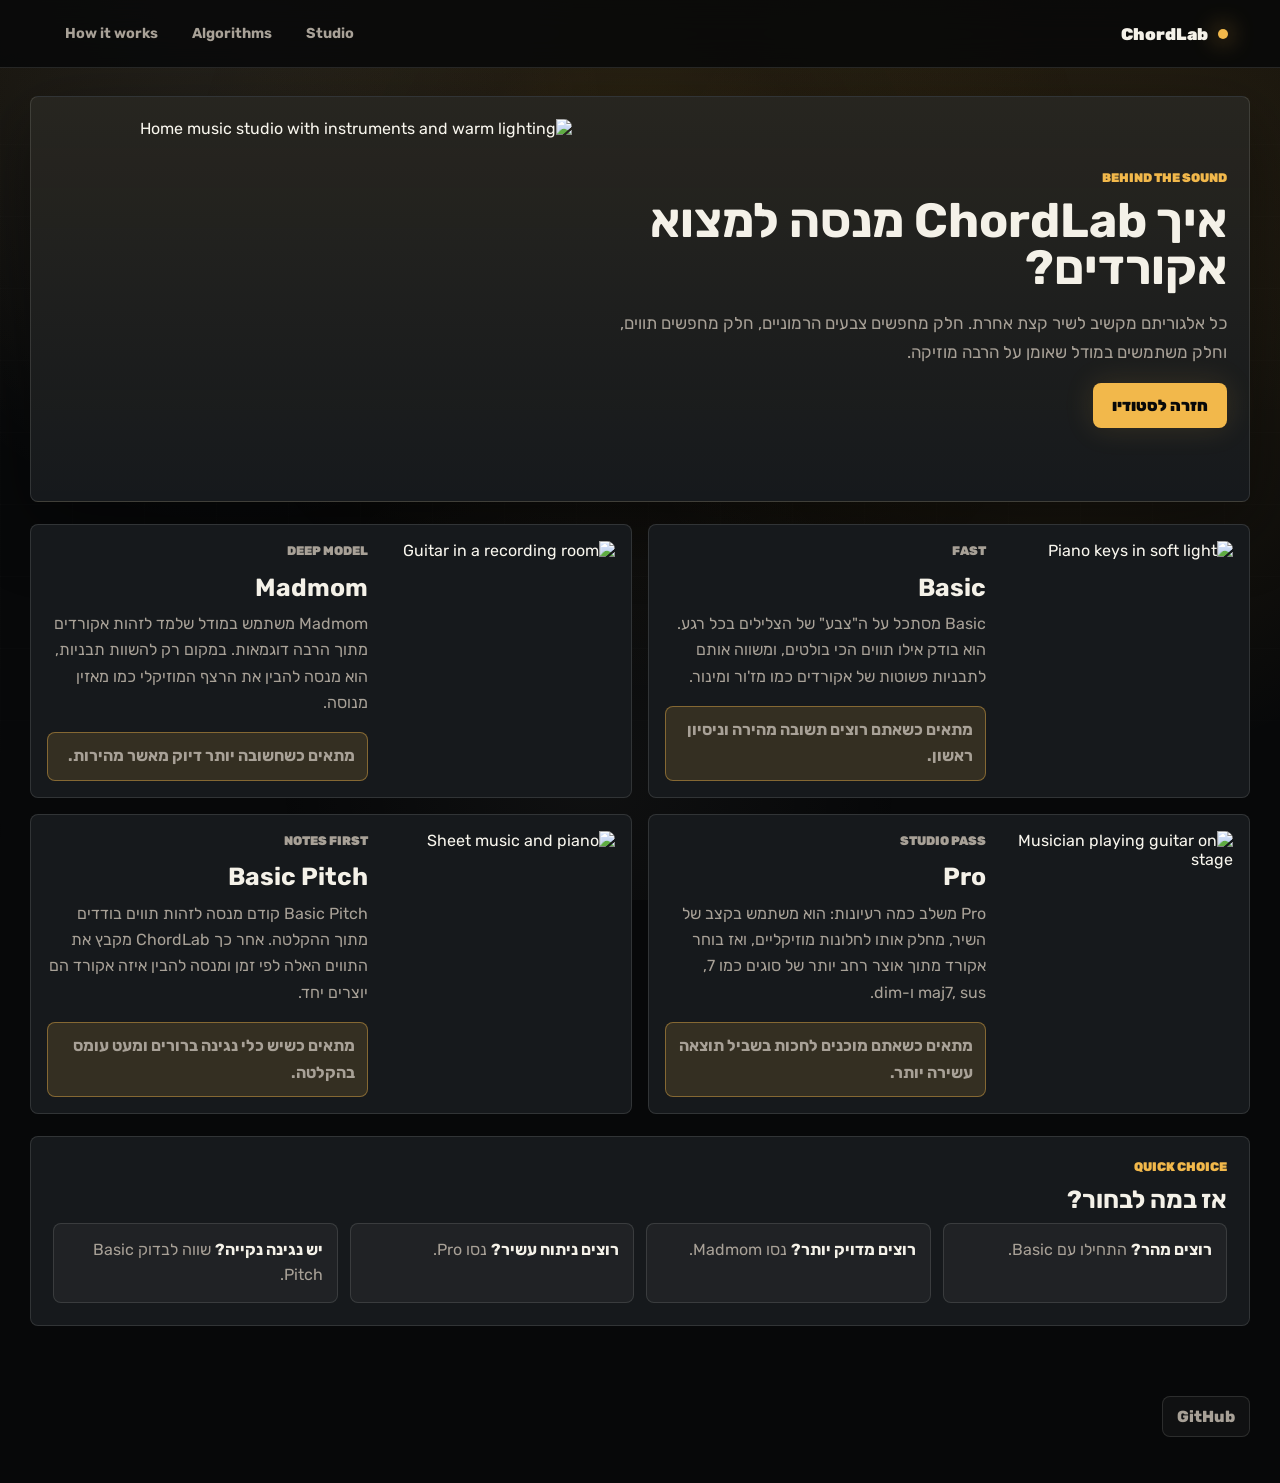
==== algorithms.html @ f166ec35 "Add algorithms guide and ambient studio background" ====
<!doctype html>
<html lang="he" dir="rtl">
  <head>
    <meta charset="utf-8">
    <meta name="viewport" content="width=device-width, initial-scale=1">
    <title>How ChordLab Detects Chords</title>
    <link rel="preconnect" href="https://fonts.googleapis.com">
    <link rel="preconnect" href="https://fonts.gstatic.com" crossorigin>
    <link href="https://fonts.googleapis.com/css2?family=Rubik:wght@400;500;700;800;900&display=swap" rel="stylesheet">
    <link rel="stylesheet" href="style.css?v=algorithms-page-1">
  </head>
  <body>
    <div class="studio-layout info-page">
      <header class="top-bar site-header">
        <a class="brand" href="index.html#top">ChordLab</a>
        <nav aria-label="Main navigation">
          <a href="index.html#workspace">Studio</a>
          <a href="algorithms.html" aria-current="page">Algorithms</a>
          <a href="index.html#flow">How it works</a>
        </nav>
      </header>

      <main>
        <section class="algorithm-hero" aria-labelledby="algorithmHeroTitle">
          <div>
            <p class="eyebrow">Behind the sound</p>
            <h1 id="algorithmHeroTitle">איך ChordLab מנסה למצוא אקורדים?</h1>
            <p>
              כל אלגוריתם מקשיב לשיר קצת אחרת. חלק מחפשים צבעים הרמוניים,
              חלק מחפשים תווים, וחלק משתמשים במודל שאומן על הרבה מוזיקה.
            </p>
            <a class="primary-link" href="index.html#workspace">חזרה לסטודיו</a>
          </div>
          <img
            src="https://images.unsplash.com/photo-1511379938547-c1f69419868d?auto=format&fit=crop&w=1200&q=80"
            alt="Home music studio with instruments and warm lighting"
          >
        </section>

        <section class="algorithm-grid" aria-label="Chord detection algorithms">
          <article class="algorithm-card">
            <img
              src="https://images.unsplash.com/photo-1520523839897-bd0b52f945a0?auto=format&fit=crop&w=900&q=80"
              alt="Piano keys in soft light"
            >
            <div>
              <p class="eyebrow">Fast</p>
              <h2>Basic</h2>
              <p>
                Basic מסתכל על ה"צבע" של הצלילים בכל רגע. הוא בודק אילו תווים
                הכי בולטים, ומשווה אותם לתבניות פשוטות של אקורדים כמו מז'ור ומינור.
              </p>
              <p class="algorithm-note">מתאים כשאתם רוצים תשובה מהירה וניסיון ראשון.</p>
            </div>
          </article>

          <article class="algorithm-card">
            <img
              src="https://images.unsplash.com/photo-1510915361894-db8b60106cb1?auto=format&fit=crop&w=900&q=80"
              alt="Guitar in a recording room"
            >
            <div>
              <p class="eyebrow">Deep model</p>
              <h2>Madmom</h2>
              <p>
                Madmom משתמש במודל שלמד לזהות אקורדים מתוך הרבה דוגמאות.
                במקום רק להשוות תבניות, הוא מנסה להבין את הרצף המוזיקלי כמו מאזין מנוסה.
              </p>
              <p class="algorithm-note">מתאים כשחשובה יותר דיוק מאשר מהירות.</p>
            </div>
          </article>

          <article class="algorithm-card">
            <img
              src="https://images.unsplash.com/photo-1493225457124-a3eb161ffa5f?auto=format&fit=crop&w=900&q=80"
              alt="Musician playing guitar on stage"
            >
            <div>
              <p class="eyebrow">Studio pass</p>
              <h2>Pro</h2>
              <p>
                Pro משלב כמה רעיונות: הוא משתמש בקצב של השיר, מחלק אותו לחלונות מוזיקליים,
                ואז בוחר אקורד מתוך אוצר רחב יותר של סוגים כמו 7, maj7, sus ו-dim.
              </p>
              <p class="algorithm-note">מתאים כשאתם מוכנים לחכות בשביל תוצאה עשירה יותר.</p>
            </div>
          </article>

          <article class="algorithm-card">
            <img
              src="https://images.unsplash.com/photo-1507838153414-b4b713384a76?auto=format&fit=crop&w=900&q=80"
              alt="Sheet music and piano"
            >
            <div>
              <p class="eyebrow">Notes first</p>
              <h2>Basic Pitch</h2>
              <p>
                Basic Pitch קודם מנסה לזהות תווים בודדים מתוך ההקלטה.
                אחר כך ChordLab מקבץ את התווים האלה לפי זמן ומנסה להבין איזה אקורד הם יוצרים יחד.
              </p>
              <p class="algorithm-note">מתאים כשיש כלי נגינה ברורים ומעט עומס בהקלטה.</p>
            </div>
          </article>
        </section>

        <section class="algorithm-summary">
          <div class="section-kicker">Quick choice</div>
          <h2>אז במה לבחור?</h2>
          <div class="summary-grid">
            <p><strong>רוצים מהר?</strong> התחילו עם Basic.</p>
            <p><strong>רוצים מדויק יותר?</strong> נסו Madmom.</p>
            <p><strong>רוצים ניתוח עשיר?</strong> נסו Pro.</p>
            <p><strong>יש נגינה נקייה?</strong> שווה לבדוק Basic Pitch.</p>
          </div>
        </section>
      </main>
    </div>

    <footer class="site-footer">
      <a class="github-link" href="https://github.com/mosheohana/chords" target="_blank" rel="noreferrer">
        <span>GitHub</span>
      </a>
    </footer>
  </body>
</html>
---- style.css ----
:root {
  --bg: #070809;
  --panel: #101214;
  --panel-2: #16191c;
  --panel-3: #1d2125;
  --text: #f4f1e8;
  --muted: #a8a197;
  --soft: #706a61;
  --line: rgba(244, 241, 232, 0.12);
  --line-strong: rgba(244, 241, 232, 0.22);
  --accent: #f2b84b;
  --accent-soft: rgba(242, 184, 75, 0.14);
  --accent-line: rgba(242, 184, 75, 0.42);
  --shadow: 0 24px 70px rgba(0, 0, 0, 0.42);
  --cursor-x: 50vw;
  --cursor-y: 24vh;
}

* {
  box-sizing: border-box;
}

html {
  scroll-behavior: smooth;
}

body {
  position: relative;
  margin: 0;
  min-height: 100vh;
  background:
    radial-gradient(circle at 18% 10%, rgba(244, 241, 232, 0.065), transparent 24rem),
    radial-gradient(circle at 84% 22%, rgba(242, 184, 75, 0.12), transparent 28rem),
    linear-gradient(180deg, rgba(242, 184, 75, 0.08), transparent 420px),
    var(--bg);
  color: var(--text);
  font-family: "Rubik", Arial, "Noto Sans Hebrew", sans-serif;
}

body::before,
body::after {
  position: fixed;
  inset: 0;
  z-index: 0;
  pointer-events: none;
  content: "";
}

body::before {
  background:
    radial-gradient(
      circle at var(--cursor-x) var(--cursor-y),
      rgba(242, 184, 75, 0.16),
      rgba(242, 184, 75, 0.055) 12rem,
      transparent 30rem
    ),
    radial-gradient(circle at 46% 86%, rgba(244, 241, 232, 0.045), transparent 22rem);
  opacity: 0.95;
  transition: opacity 180ms ease;
}

body::after {
  background-image:
    linear-gradient(rgba(244, 241, 232, 0.028) 1px, transparent 1px),
    linear-gradient(90deg, rgba(244, 241, 232, 0.022) 1px, transparent 1px);
  background-size: 72px 72px, 72px 72px;
  -webkit-mask-image: linear-gradient(180deg, transparent, #000 18%, #000 72%, transparent);
  mask-image: linear-gradient(180deg, transparent, #000 18%, #000 72%, transparent);
  opacity: 0.55;
}

body::selection {
  background: var(--accent);
  color: #090909;
}

a {
  color: inherit;
}

button,
input,
select,
audio {
  font: inherit;
}

h1,
h2,
h3,
p {
  margin-top: 0;
}

.studio-layout {
  position: relative;
  z-index: 1;
  min-height: 100vh;
}

.site-header,
.top-bar {
  position: sticky;
  top: 0;
  z-index: 20;
  display: flex;
  align-items: center;
  justify-content: space-between;
  gap: 16px;
  padding: 16px max(22px, calc((100vw - 1220px) / 2 + 22px));
  border-bottom: 1px solid var(--line);
  background: rgba(7, 8, 9, 0.82);
  backdrop-filter: blur(16px);
}

.brand {
  display: inline-flex;
  align-items: center;
  gap: 10px;
  color: var(--text);
  font-size: 1.05rem;
  font-weight: 900;
  letter-spacing: 0;
  text-decoration: none;
}

.brand::before {
  content: "";
  width: 10px;
  height: 10px;
  border-radius: 50%;
  background: var(--accent);
  box-shadow: 0 0 24px var(--accent);
}

nav {
  display: flex;
  flex-wrap: wrap;
  gap: 8px;
}

nav a {
  padding: 8px 12px;
  border: 1px solid transparent;
  border-radius: 8px;
  color: var(--muted);
  font-size: 0.9rem;
  font-weight: 700;
  text-decoration: none;
  transition: border-color 160ms ease, color 160ms ease, background 160ms ease;
}

nav a:hover {
  border-color: var(--line-strong);
  background: rgba(255, 255, 255, 0.04);
  color: var(--text);
}

main {
  width: min(1220px, calc(100% - 32px));
  margin: 0 auto;
}

.hero {
  width: 100vw;
  margin-inline: calc(50% - 50vw);
}

.hero-copy {
  position: relative;
  display: flex;
  min-height: 520px;
  flex-direction: column;
  justify-content: center;
  overflow: hidden;
  padding: 88px max(28px, calc((100vw - 1220px) / 2 + 28px));
  border-bottom: 1px solid var(--line);
  background: #0a0b0c;
}

.hero-video,
.hero-shade {
  position: absolute;
  inset: 0;
}

.hero-video {
  z-index: 0;
  width: 100%;
  height: 100%;
  object-fit: cover;
  opacity: 0.34;
  filter: saturate(0.8) contrast(1.08);
}

.hero-shade {
  z-index: 1;
  background:
    linear-gradient(90deg, rgba(7, 8, 9, 0.96), rgba(7, 8, 9, 0.72) 56%, rgba(7, 8, 9, 0.34)),
    linear-gradient(180deg, rgba(242, 184, 75, 0.12), transparent 42%);
  pointer-events: none;
}

.hero-copy > :not(.hero-video):not(.hero-shade) {
  position: relative;
  z-index: 2;
}

.eyebrow,
.section-kicker {
  margin-bottom: 12px;
  color: var(--accent);
  font-size: 0.78rem;
  font-weight: 900;
  letter-spacing: 0;
  text-transform: uppercase;
}

h1 {
  max-width: 680px;
  margin-bottom: 18px;
  font-size: 3.6rem;
  line-height: 0.98;
  letter-spacing: 0;
}

h2 {
  margin-bottom: 10px;
  font-size: 1.55rem;
  line-height: 1.1;
  letter-spacing: 0;
}

h3 {
  margin-bottom: 8px;
  font-size: 1.05rem;
  letter-spacing: 0;
}

.hero-text {
  max-width: 520px;
  margin-bottom: 24px;
  color: var(--muted);
  font-size: 1.05rem;
  line-height: 1.55;
}

.primary-link {
  display: inline-flex;
  width: fit-content;
  align-items: center;
  justify-content: center;
  padding: 12px 18px;
  border: 1px solid var(--accent-line);
  border-radius: 8px;
  background: var(--accent);
  color: #090909;
  font-weight: 900;
  text-decoration: none;
  box-shadow: 0 0 30px var(--accent-soft);
  transition: transform 160ms ease, box-shadow 160ms ease;
}

.primary-link:hover {
  transform: translateY(-1px);
  box-shadow: 0 0 42px rgba(242, 184, 75, 0.26);
}

.workspace,
.next-section,
.flow-section {
  margin-top: 24px;
}

.studio-workspace {
  padding: 22px;
  border: 1px solid var(--line);
  border-radius: 8px;
  background:
    linear-gradient(180deg, rgba(255, 255, 255, 0.035), transparent),
    var(--panel);
  box-shadow: var(--shadow);
}

.studio-workspace-grid {
  display: grid;
  grid-template-columns: minmax(220px, 0.82fr) minmax(0, 1.42fr) minmax(260px, 0.95fr);
  grid-template-areas:
    "controls monitor lyrics"
    "timeline timeline timeline";
  gap: 16px;
  align-items: stretch;
}

.control-panel {
  grid-area: controls;
  display: grid;
  gap: 14px;
  min-width: 0;
  align-content: start;
}

.upload-card,
.algorithm-selector,
.main-chord-display,
.lyrics-panel,
.timeline-panel,
.next-section,
.flow-section {
  border: 1px solid var(--line);
  border-radius: 8px;
  background: var(--panel-2);
  box-shadow: 0 18px 42px rgba(0, 0, 0, 0.2);
}

.upload-card,
.algorithm-selector {
  min-width: 0;
  padding: 18px;
}

.upload-card h2,
.algorithm-selector h2 {
  margin-bottom: 14px;
  color: var(--text);
  font-size: 1rem;
}

.file-picker {
  position: relative;
  display: inline-flex;
  width: 100%;
  min-height: 44px;
  align-items: center;
  justify-content: center;
  padding: 11px 14px;
  border: 1px solid var(--line-strong);
  border-radius: 8px;
  background: rgba(255, 255, 255, 0.045);
  color: var(--text);
  font-weight: 800;
  cursor: pointer;
  transition: border-color 160ms ease, background 160ms ease, transform 160ms ease;
}

.file-picker:hover {
  transform: translateY(-1px);
  border-color: var(--accent-line);
  background: var(--accent-soft);
}

.file-picker input[type="file"] {
  position: absolute;
  inline-size: 1px;
  block-size: 1px;
  opacity: 0;
  pointer-events: none;
}

.algorithm-selector .file-picker {
  display: grid;
  grid-template-columns: 1fr;
  gap: 8px;
  justify-items: stretch;
  text-align: start;
}

.algorithm-selector .file-picker span {
  color: var(--muted);
  font-size: 0.78rem;
  text-transform: uppercase;
}

.file-picker select {
  position: static;
  width: 100%;
  height: auto;
  opacity: 1;
  border: 0;
  outline: 0;
  background: transparent;
  color: var(--text);
  cursor: pointer;
}

.file-picker select option {
  background: var(--panel-2);
  color: var(--text);
}

.file-name {
  margin: 12px 0 0;
  color: var(--muted);
  font-size: 0.88rem;
  line-height: 1.45;
  word-break: break-word;
}

.reanalyze-btn {
  width: 100%;
  margin-top: 12px;
  padding: 11px 14px;
  border: 1px solid var(--accent-line);
  border-radius: 8px;
  background: var(--accent);
  color: #090909;
  font-weight: 900;
  cursor: pointer;
}

.beat-control {
  display: grid;
  grid-template-columns: 1fr 76px;
  gap: 10px;
  align-items: center;
  margin-top: 14px;
  color: var(--muted);
  font-size: 0.9rem;
  font-weight: 700;
}

.beat-control input {
  width: 100%;
  padding: 10px;
  border: 1px solid var(--line-strong);
  border-radius: 8px;
  outline: 0;
  background: rgba(255, 255, 255, 0.045);
  color: var(--text);
  text-align: center;
}

.beat-control input:focus,
.file-picker:focus-within {
  border-color: var(--accent-line);
  box-shadow: 0 0 0 3px var(--accent-soft);
}

.main-chord-display {
  grid-area: monitor;
  display: flex;
  min-width: 0;
  min-height: 430px;
  flex-direction: column;
  justify-content: center;
  padding: 28px;
  background:
    linear-gradient(180deg, rgba(242, 184, 75, 0.08), transparent 56%),
    #0d0f11;
  box-shadow:
    inset 0 0 0 1px rgba(255, 255, 255, 0.035),
    0 26px 80px rgba(0, 0, 0, 0.46);
}

.main-chord-display.is-analyzing {
  border-color: var(--accent-line);
  box-shadow:
    inset 0 0 0 1px rgba(242, 184, 75, 0.1),
    0 0 52px rgba(242, 184, 75, 0.12),
    0 26px 80px rgba(0, 0, 0, 0.46);
}

.main-chord-display h2 {
  margin: 0 0 12px;
  color: var(--text);
  font-size: 7rem;
  line-height: 0.9;
  overflow-wrap: anywhere;
  word-break: break-word;
  text-shadow: 0 0 34px rgba(242, 184, 75, 0.2);
}

#currentRange {
  min-height: 1.4em;
  margin-bottom: 26px;
  color: var(--muted);
  font-size: 1rem;
}

.analysis-animation {
  width: min(360px, 100%);
  margin: 4px 0 26px;
  padding: 18px;
  border: 1px solid var(--accent-line);
  border-radius: 8px;
  background:
    linear-gradient(180deg, rgba(242, 184, 75, 0.1), transparent),
    rgba(0, 0, 0, 0.2);
  box-shadow: inset 0 0 34px rgba(242, 184, 75, 0.08), 0 0 38px rgba(242, 184, 75, 0.12);
}

.analysis-animation[hidden] {
  display: none;
}

.studio-strings {
  display: grid;
  gap: 7px;
  margin-bottom: 18px;
}

.studio-strings span {
  display: block;
  height: 2px;
  border-radius: 999px;
  background: linear-gradient(90deg, transparent, var(--accent), transparent);
  opacity: 0.42;
  transform-origin: center;
  animation: string-vibrate 720ms ease-in-out infinite;
}

.studio-strings span:nth-child(2) {
  animation-delay: 80ms;
}

.studio-strings span:nth-child(3) {
  animation-delay: 160ms;
}

.studio-strings span:nth-child(4) {
  animation-delay: 240ms;
}

.studio-strings span:nth-child(5) {
  animation-delay: 320ms;
}

.studio-strings span:nth-child(6) {
  animation-delay: 400ms;
}

.piano-loader {
  display: grid;
  height: 74px;
  grid-template-columns: repeat(8, 1fr);
  gap: 5px;
  align-items: end;
  direction: ltr;
}

.piano-loader span {
  display: block;
  height: 42px;
  border: 1px solid rgba(242, 184, 75, 0.22);
  border-radius: 0 0 6px 6px;
  background: linear-gradient(180deg, rgba(244, 241, 232, 0.94), rgba(244, 241, 232, 0.7));
  box-shadow: 0 10px 24px rgba(0, 0, 0, 0.22);
  animation: piano-key 960ms ease-in-out infinite;
}

.piano-loader span:nth-child(2) {
  animation-delay: 80ms;
}

.piano-loader span:nth-child(3) {
  animation-delay: 160ms;
}

.piano-loader span:nth-child(4) {
  animation-delay: 240ms;
}

.piano-loader span:nth-child(5) {
  animation-delay: 320ms;
}

.piano-loader span:nth-child(6) {
  animation-delay: 400ms;
}

.piano-loader span:nth-child(7) {
  animation-delay: 480ms;
}

.piano-loader span:nth-child(8) {
  animation-delay: 560ms;
}

@keyframes string-vibrate {
  0%,
  100% {
    opacity: 0.32;
    transform: scaleX(0.96) translateY(0);
  }

  50% {
    opacity: 0.85;
    transform: scaleX(1.02) translateY(-1px);
  }
}

@keyframes piano-key {
  0%,
  100% {
    height: 42px;
    filter: brightness(0.92);
    transform: translateY(0);
  }

  45% {
    height: 64px;
    filter: brightness(1.12);
    transform: translateY(-2px);
  }
}

audio {
  width: 100%;
  margin-bottom: 18px;
  accent-color: var(--accent);
}

.time-row {
  display: grid;
  grid-template-columns: 54px 1fr 54px;
  gap: 10px;
  align-items: center;
  direction: ltr;
  color: var(--muted);
  font-size: 0.86rem;
  font-variant-numeric: tabular-nums;
}

.progress-track {
  height: 10px;
  overflow: hidden;
  border: 1px solid var(--line-strong);
  border-radius: 8px;
  background: rgba(255, 255, 255, 0.06);
}

#progressFill {
  width: 0%;
  height: 100%;
  border-radius: inherit;
  background: var(--accent);
  box-shadow: 0 0 18px rgba(242, 184, 75, 0.45);
  transition: width 120ms linear;
}

.lyrics-panel {
  grid-area: lyrics;
  display: flex;
  min-width: 0;
  min-height: 430px;
  flex-direction: column;
  padding: 18px;
}

.section-heading {
  display: flex;
  justify-content: space-between;
  gap: 16px;
  align-items: flex-start;
  margin-bottom: 16px;
}

.section-heading h2 {
  margin-bottom: 0;
}

.section-heading p {
  max-width: 320px;
  margin-bottom: 0;
  color: var(--muted);
  font-size: 0.9rem;
  line-height: 1.45;
}

.lyrics-picker {
  margin-bottom: 14px;
}

.lyrics-line {
  flex: 1;
  min-height: 210px;
  max-height: 330px;
  overflow-y: auto;
  padding: 18px;
  border: 1px solid var(--line);
  border-radius: 8px;
  background: rgba(0, 0, 0, 0.18);
  color: var(--text);
  font-size: 1.1rem;
  line-height: 2.1;
}

.word {
  position: relative;
  display: inline-block;
  margin: 20px 5px 0;
  padding: 0 4px;
  border-radius: 6px;
}

.word::before {
  content: attr(data-chord);
  position: absolute;
  right: 50%;
  bottom: 100%;
  transform: translateX(50%);
  color: var(--accent);
  font-size: 0.76rem;
  font-weight: 900;
  white-space: nowrap;
}

.active-word {
  background: var(--accent-soft);
  box-shadow: inset 0 -2px 0 var(--accent);
}

.timeline-panel {
  grid-area: timeline;
  padding: 18px;
}

.timeline {
  display: flex;
  min-height: 132px;
  overflow-x: auto;
  overflow-y: hidden;
  -webkit-overflow-scrolling: touch;
  border: 1px solid var(--line);
  border-radius: 8px;
  background:
    repeating-linear-gradient(
      90deg,
      rgba(255, 255, 255, 0.045) 0,
      rgba(255, 255, 255, 0.045) 1px,
      transparent 1px,
      transparent 72px
    ),
    #0b0d0f;
  scrollbar-color: var(--accent) rgba(255, 255, 255, 0.08);
}

.segment {
  position: relative;
  display: flex;
  flex: 0 0 var(--segment-width);
  min-width: 92px;
  flex-direction: column;
  justify-content: center;
  gap: 8px;
  padding: 14px 12px;
  border: 0;
  border-inline-start: 1px solid var(--line);
  background: rgba(255, 255, 255, 0.055);
  color: var(--text);
  cursor: pointer;
  transition: background 140ms ease, color 140ms ease, box-shadow 140ms ease;
}

.segment:first-child {
  border-inline-start: 0;
}

.segment:hover {
  background: rgba(255, 255, 255, 0.085);
}

.segment.active {
  background: var(--accent-soft);
  box-shadow: inset 0 0 0 1px var(--accent-line), 0 0 24px rgba(242, 184, 75, 0.16);
}

.segment strong {
  overflow-wrap: anywhere;
  color: var(--text);
  font-size: 1.35rem;
  line-height: 1.1;
  letter-spacing: 0;
}

.segment span {
  color: var(--muted);
  font-size: 0.78rem;
  direction: ltr;
  text-align: right;
}

.next-section,
.flow-section {
  padding: 22px;
}

.up-next {
  display: grid;
  grid-template-columns: repeat(auto-fit, minmax(130px, 1fr));
  gap: 12px;
}

.next-card,
.flow-grid article {
  min-height: 84px;
  padding: 16px;
  border: 1px solid var(--line);
  border-radius: 8px;
  background: rgba(255, 255, 255, 0.045);
}

.next-card strong {
  display: block;
  margin-bottom: 5px;
  color: var(--text);
  font-size: 1.45rem;
}

.next-card span {
  display: inline-block;
  color: var(--muted);
  font-size: 0.88rem;
  direction: ltr;
}

.flow-section {
  margin-bottom: 52px;
}

.flow-grid {
  display: grid;
  grid-template-columns: repeat(3, 1fr);
  gap: 14px;
  margin-top: 18px;
}

.flow-grid article span {
  display: inline-flex;
  width: 34px;
  height: 34px;
  align-items: center;
  justify-content: center;
  margin-bottom: 14px;
  border: 1px solid var(--accent-line);
  border-radius: 8px;
  background: var(--accent-soft);
  color: var(--accent);
  font-weight: 900;
}

.flow-grid p {
  margin-bottom: 0;
  color: var(--muted);
  line-height: 1.55;
}

.info-page main {
  padding-top: 28px;
}

.algorithm-hero {
  display: grid;
  grid-template-columns: minmax(0, 1fr) minmax(320px, 0.82fr);
  gap: 22px;
  align-items: stretch;
  margin-bottom: 22px;
  padding: 22px;
  border: 1px solid var(--line);
  border-radius: 8px;
  background:
    linear-gradient(180deg, rgba(242, 184, 75, 0.08), transparent),
    var(--panel-2);
  box-shadow: var(--shadow);
}

.algorithm-hero > div {
  display: flex;
  flex-direction: column;
  justify-content: center;
  min-height: 360px;
}

.algorithm-hero h1 {
  max-width: 720px;
  font-size: 3rem;
}

.algorithm-hero p:not(.eyebrow) {
  max-width: 660px;
  color: var(--muted);
  font-size: 1.06rem;
  line-height: 1.7;
}

.algorithm-hero img,
.algorithm-card img {
  width: 100%;
  height: 100%;
  border-radius: 8px;
  object-fit: cover;
  filter: saturate(0.86) contrast(1.04);
}

.algorithm-hero img {
  min-height: 360px;
}

.algorithm-grid {
  display: grid;
  grid-template-columns: repeat(2, minmax(0, 1fr));
  gap: 16px;
}

.algorithm-card {
  display: grid;
  grid-template-columns: minmax(160px, 0.72fr) minmax(0, 1fr);
  gap: 16px;
  min-width: 0;
  padding: 16px;
  border: 1px solid var(--line);
  border-radius: 8px;
  background: var(--panel-2);
}

.algorithm-card img {
  min-height: 230px;
}

.algorithm-card > div {
  display: flex;
  flex-direction: column;
  justify-content: center;
}

.algorithm-card p {
  color: var(--muted);
  line-height: 1.65;
}

.algorithm-note {
  margin-bottom: 0;
  padding: 10px 12px;
  border: 1px solid var(--accent-line);
  border-radius: 8px;
  background: var(--accent-soft);
  color: var(--text);
  font-weight: 700;
}

.algorithm-summary {
  margin: 22px 0 52px;
  padding: 22px;
  border: 1px solid var(--line);
  border-radius: 8px;
  background: var(--panel-2);
}

.summary-grid {
  display: grid;
  grid-template-columns: repeat(4, minmax(0, 1fr));
  gap: 12px;
}

.summary-grid p {
  margin: 0;
  padding: 14px;
  border: 1px solid var(--line);
  border-radius: 8px;
  background: rgba(255, 255, 255, 0.045);
  color: var(--muted);
  line-height: 1.55;
}

.summary-grid strong {
  color: var(--text);
}

.site-footer {
  position: relative;
  z-index: 1;
  width: min(1220px, calc(100% - 32px));
  margin: 0 auto 28px;
  padding: 18px 0;
  color: var(--muted);
}

.github-link {
  display: inline-flex;
  align-items: center;
  gap: 10px;
  padding: 10px 14px;
  border: 1px solid var(--line);
  border-radius: 8px;
  background: rgba(255, 255, 255, 0.04);
  color: var(--muted);
  font-weight: 800;
  text-decoration: none;
  transition: border-color 160ms ease, color 160ms ease;
}

.github-link:hover {
  border-color: var(--accent-line);
  color: var(--text);
}

.github-link svg {
  flex: 0 0 auto;
}

@media (max-width: 1120px) {
  .studio-workspace-grid {
    grid-template-columns: minmax(210px, 0.78fr) minmax(0, 1.22fr) minmax(230px, 0.9fr);
  }

  .main-chord-display {
    padding: 24px;
  }

  .main-chord-display h2 {
    font-size: 6rem;
  }
}

@media (max-width: 980px) {
  .studio-workspace-grid {
    grid-template-columns: 1fr 1fr;
    grid-template-areas:
      "monitor monitor"
      "controls lyrics"
      "timeline timeline";
  }

  .main-chord-display {
    min-height: 340px;
  }

  .main-chord-display h2 {
    font-size: 5.5rem;
  }

  .lyrics-panel {
    min-height: 340px;
  }

  .control-panel {
    grid-template-columns: 1fr 1fr;
  }

  .algorithm-hero,
  .algorithm-grid,
  .summary-grid {
    grid-template-columns: 1fr 1fr;
  }

  .algorithm-card {
    grid-template-columns: 1fr;
  }

  .algorithm-card img {
    min-height: 210px;
  }
}

@media (max-width: 720px) {
  .site-header,
  .top-bar {
    position: static;
    align-items: flex-start;
    flex-direction: column;
    padding: 14px 16px;
  }

  nav {
    width: 100%;
  }

  nav a {
    flex: 1;
    text-align: center;
  }

  main,
  .site-footer {
    width: min(100% - 20px, 1220px);
  }

  .hero-copy {
    min-height: 430px;
    padding: 54px 18px;
  }

  h1 {
    font-size: 2.45rem;
  }

  .studio-workspace {
    padding: 12px;
  }

  .studio-workspace-grid {
    grid-template-columns: 1fr;
    grid-template-areas:
      "monitor"
      "controls"
      "lyrics"
      "timeline";
  }

  .control-panel {
    grid-template-columns: 1fr;
  }

  .main-chord-display,
  .lyrics-panel,
  .timeline-panel,
  .next-section,
  .flow-section {
    padding: 16px;
  }

  .main-chord-display {
    min-height: 300px;
  }

  .main-chord-display h2 {
    font-size: 4.2rem;
  }

  .lyrics-line {
    min-height: 170px;
    max-height: 260px;
  }

  .timeline {
    min-height: 118px;
  }

  .segment {
    min-width: 108px;
    padding: 12px 10px;
  }

  .section-heading {
    display: block;
  }

  .section-heading p {
    margin-top: 8px;
  }

  .flow-grid {
    grid-template-columns: 1fr;
  }

  .algorithm-hero,
  .algorithm-grid,
  .summary-grid {
    grid-template-columns: 1fr;
  }

  .algorithm-hero {
    padding: 16px;
  }

  .algorithm-hero > div,
  .algorithm-hero img {
    min-height: 260px;
  }

  .algorithm-hero h1 {
    font-size: 2.25rem;
  }
}

@media (max-width: 460px) {
  h1 {
    font-size: 2rem;
  }

  .hero-copy {
    min-height: 390px;
  }

  .primary-link,
  .file-picker,
  .reanalyze-btn {
    width: 100%;
  }

  .main-chord-display h2 {
    font-size: 3.4rem;
  }

  .time-row {
    grid-template-columns: 44px 1fr 44px;
    font-size: 0.78rem;
  }

  .beat-control {
    grid-template-columns: 1fr;
  }

  .beat-control input {
    text-align: start;
  }

  .lyrics-line {
    font-size: 1rem;
    line-height: 2;
  }

  .segment strong {
    font-size: 1.12rem;
  }
}
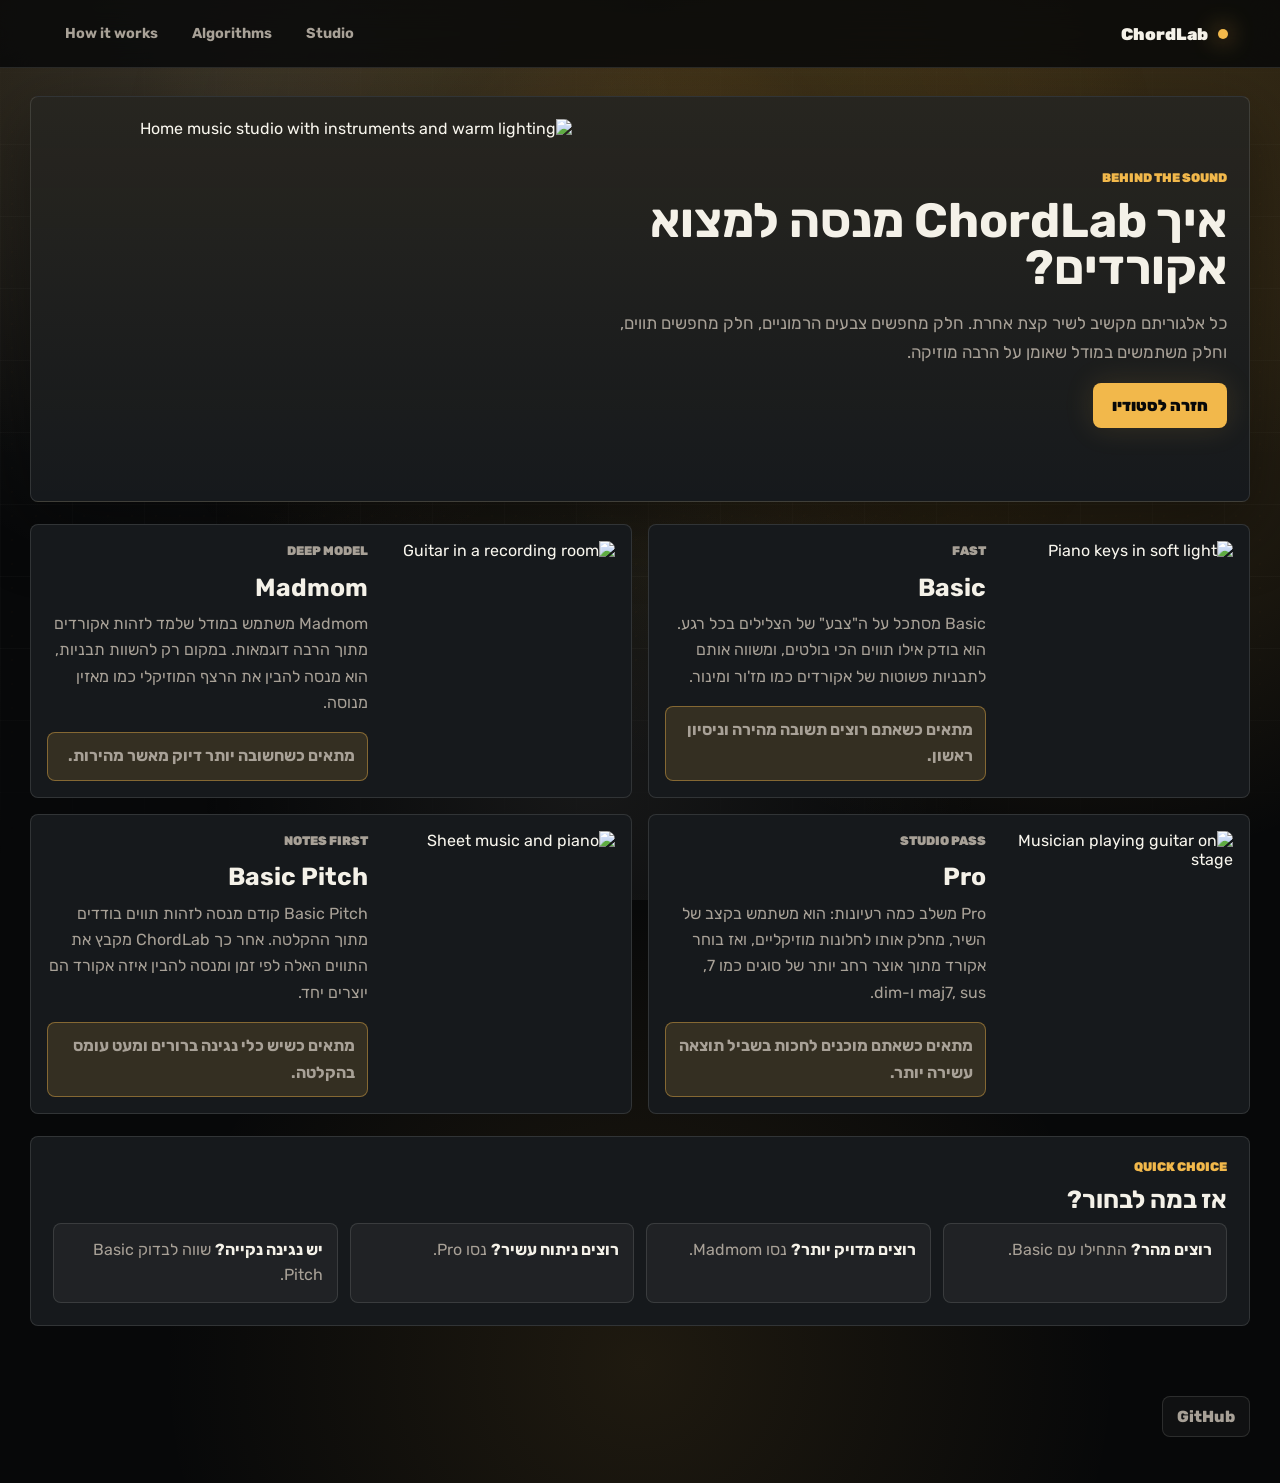
==== commit f42963a2: "Refine studio layout and brighten background" ====
--- a/algorithms.html
+++ b/algorithms.html
@@ -7,7 +7,7 @@
     <link rel="preconnect" href="https://fonts.googleapis.com">
     <link rel="preconnect" href="https://fonts.gstatic.com" crossorigin>
     <link href="https://fonts.googleapis.com/css2?family=Rubik:wght@400;500;700;800;900&display=swap" rel="stylesheet">
-    <link rel="stylesheet" href="style.css?v=algorithms-page-1">
+    <link rel="stylesheet" href="style.css?v=studio-live-bg-2">
   </head>
   <body>
     <div class="studio-layout info-page">
--- a/style.css
+++ b/style.css
@@ -29,9 +29,10 @@
   margin: 0;
   min-height: 100vh;
   background:
-    radial-gradient(circle at 18% 10%, rgba(244, 241, 232, 0.065), transparent 24rem),
-    radial-gradient(circle at 84% 22%, rgba(242, 184, 75, 0.12), transparent 28rem),
-    linear-gradient(180deg, rgba(242, 184, 75, 0.08), transparent 420px),
+    radial-gradient(circle at 18% 10%, rgba(244, 241, 232, 0.12), transparent 28rem),
+    radial-gradient(circle at 84% 22%, rgba(242, 184, 75, 0.2), transparent 34rem),
+    radial-gradient(circle at 50% 92%, rgba(242, 184, 75, 0.1), transparent 30rem),
+    linear-gradient(180deg, rgba(242, 184, 75, 0.12), transparent 460px),
     var(--bg);
   color: var(--text);
   font-family: "Rubik", Arial, "Noto Sans Hebrew", sans-serif;
@@ -50,23 +51,24 @@
   background:
     radial-gradient(
       circle at var(--cursor-x) var(--cursor-y),
-      rgba(242, 184, 75, 0.16),
-      rgba(242, 184, 75, 0.055) 12rem,
-      transparent 30rem
+      rgba(242, 184, 75, 0.28),
+      rgba(242, 184, 75, 0.095) 13rem,
+      transparent 34rem
     ),
-    radial-gradient(circle at 46% 86%, rgba(244, 241, 232, 0.045), transparent 22rem);
+    radial-gradient(circle at 46% 86%, rgba(244, 241, 232, 0.075), transparent 26rem);
   opacity: 0.95;
   transition: opacity 180ms ease;
 }
 
 body::after {
   background-image:
-    linear-gradient(rgba(244, 241, 232, 0.028) 1px, transparent 1px),
-    linear-gradient(90deg, rgba(244, 241, 232, 0.022) 1px, transparent 1px);
-  background-size: 72px 72px, 72px 72px;
+    linear-gradient(rgba(244, 241, 232, 0.04) 1px, transparent 1px),
+    linear-gradient(90deg, rgba(244, 241, 232, 0.032) 1px, transparent 1px),
+    radial-gradient(circle at center, rgba(242, 184, 75, 0.09), transparent 1px);
+  background-size: 72px 72px, 72px 72px, 24px 24px;
   -webkit-mask-image: linear-gradient(180deg, transparent, #000 18%, #000 72%, transparent);
   mask-image: linear-gradient(180deg, transparent, #000 18%, #000 72%, transparent);
-  opacity: 0.55;
+  opacity: 0.72;
 }
 
 body::selection {
@@ -284,10 +286,10 @@
 
 .studio-workspace-grid {
   display: grid;
-  grid-template-columns: minmax(220px, 0.82fr) minmax(0, 1.42fr) minmax(260px, 0.95fr);
+  grid-template-columns: minmax(240px, 0.72fr) minmax(0, 1.48fr);
   grid-template-areas:
-    "controls monitor lyrics"
-    "timeline timeline timeline";
+    "controls monitor"
+    "timeline timeline";
   gap: 16px;
   align-items: stretch;
 }
@@ -438,11 +440,11 @@
 
 .main-chord-display {
   grid-area: monitor;
-  display: flex;
+  display: grid;
   min-width: 0;
   min-height: 430px;
-  flex-direction: column;
-  justify-content: center;
+  grid-template-columns: minmax(160px, 0.42fr) minmax(0, 1fr);
+  align-items: center;
   padding: 28px;
   background:
     linear-gradient(180deg, rgba(242, 184, 75, 0.08), transparent 56%),
@@ -452,6 +454,26 @@
     0 26px 80px rgba(0, 0, 0, 0.46);
 }
 
+.player-visual {
+  width: 100%;
+  max-width: 260px;
+  aspect-ratio: 1;
+  margin: 0;
+  overflow: hidden;
+  border: 1px solid var(--accent-line);
+  border-radius: 8px;
+  background: var(--accent-soft);
+  box-shadow: 0 0 38px rgba(242, 184, 75, 0.14);
+}
+
+.player-visual img {
+  width: 100%;
+  height: 100%;
+  display: block;
+  object-fit: cover;
+  filter: saturate(0.84) contrast(1.08) brightness(0.9);
+}
+
 .main-chord-display.is-analyzing {
   border-color: var(--accent-line);
   box-shadow:
@@ -461,6 +483,7 @@
 }
 
 .main-chord-display h2 {
+  grid-column: 2;
   margin: 0 0 12px;
   color: var(--text);
   font-size: 7rem;
@@ -470,7 +493,12 @@
   text-shadow: 0 0 34px rgba(242, 184, 75, 0.2);
 }
 
+.main-chord-display > .eyebrow {
+  grid-column: 2;
+}
+
 #currentRange {
+  grid-column: 2;
   min-height: 1.4em;
   margin-bottom: 26px;
   color: var(--muted);
@@ -478,6 +506,7 @@
 }
 
 .analysis-animation {
+  grid-column: 2;
   width: min(360px, 100%);
   margin: 4px 0 26px;
   padding: 18px;
@@ -605,12 +634,14 @@
 }
 
 audio {
+  grid-column: 1 / -1;
   width: 100%;
   margin-bottom: 18px;
   accent-color: var(--accent);
 }
 
 .time-row {
+  grid-column: 1 / -1;
   display: grid;
   grid-template-columns: 54px 1fr 54px;
   gap: 10px;
@@ -1000,7 +1031,7 @@
 
 @media (max-width: 1120px) {
   .studio-workspace-grid {
-    grid-template-columns: minmax(210px, 0.78fr) minmax(0, 1.22fr) minmax(230px, 0.9fr);
+    grid-template-columns: minmax(220px, 0.72fr) minmax(0, 1.28fr);
   }
 
   .main-chord-display {
@@ -1017,7 +1048,7 @@
     grid-template-columns: 1fr 1fr;
     grid-template-areas:
       "monitor monitor"
-      "controls lyrics"
+      "controls controls"
       "timeline timeline";
   }
 
@@ -1027,10 +1058,6 @@
 
   .main-chord-display h2 {
     font-size: 5.5rem;
-  }
-
-  .lyrics-panel {
-    min-height: 340px;
   }
 
   .control-panel {
@@ -1093,7 +1120,6 @@
     grid-template-areas:
       "monitor"
       "controls"
-      "lyrics"
       "timeline";
   }
 
@@ -1102,7 +1128,6 @@
   }
 
   .main-chord-display,
-  .lyrics-panel,
   .timeline-panel,
   .next-section,
   .flow-section {
@@ -1110,11 +1135,27 @@
   }
 
   .main-chord-display {
+    grid-template-columns: 1fr;
     min-height: 300px;
   }
 
+  .player-visual {
+    max-width: 190px;
+    margin-bottom: 18px;
+  }
+
+  #currentRange,
+  .analysis-animation {
+    grid-column: 1;
+  }
+
   .main-chord-display h2 {
+    grid-column: 1;
     font-size: 4.2rem;
+  }
+
+  .main-chord-display > .eyebrow {
+    grid-column: 1;
   }
 
   .lyrics-line {
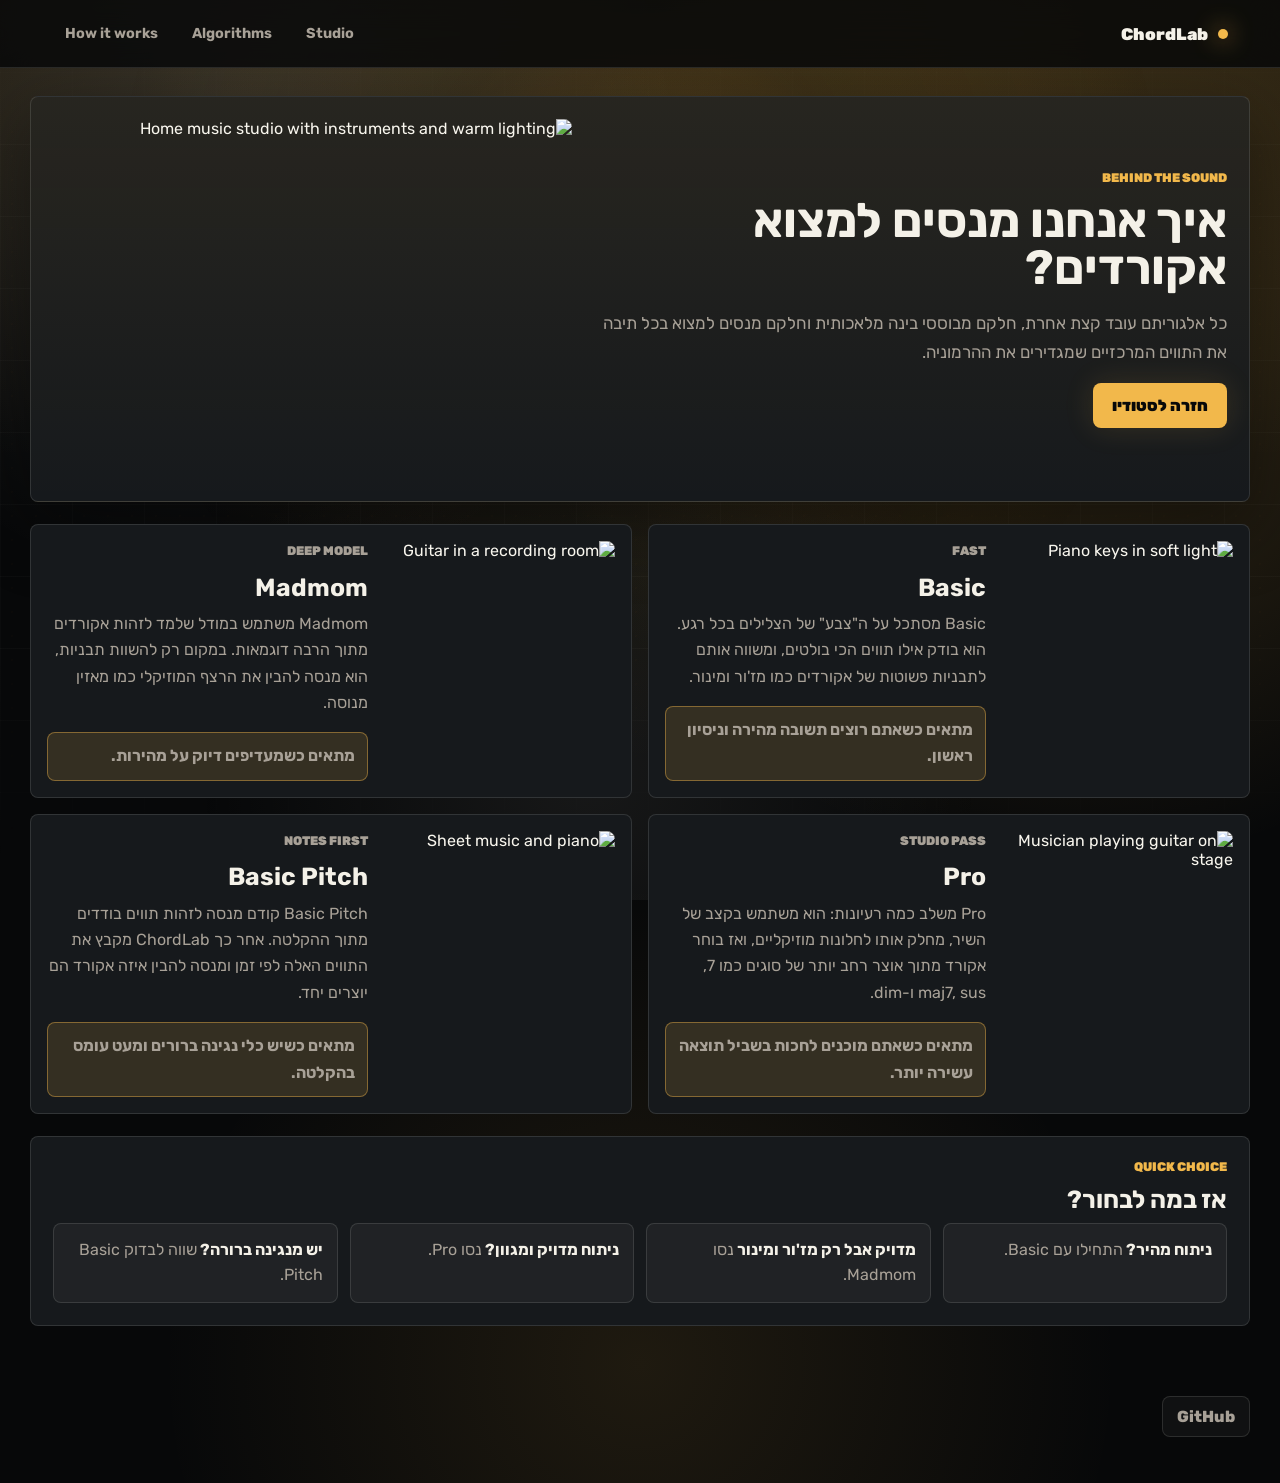
==== commit 90b9cd47: "content updates" ====
--- a/algorithms.html
+++ b/algorithms.html
@@ -24,10 +24,9 @@
         <section class="algorithm-hero" aria-labelledby="algorithmHeroTitle">
           <div>
             <p class="eyebrow">Behind the sound</p>
-            <h1 id="algorithmHeroTitle">איך ChordLab מנסה למצוא אקורדים?</h1>
+            <h1 id="algorithmHeroTitle">איך אנחנו מנסים למצוא אקורדים?</h1>
             <p>
-              כל אלגוריתם מקשיב לשיר קצת אחרת. חלק מחפשים צבעים הרמוניים,
-              חלק מחפשים תווים, וחלק משתמשים במודל שאומן על הרבה מוזיקה.
+              כל אלגוריתם עובד קצת אחרת, חלקם מבוססי בינה מלאכותית וחלקם מנסים למצוא בכל תיבה את התווים המרכזיים שמגדירים את ההרמוניה.
             </p>
             <a class="primary-link" href="index.html#workspace">חזרה לסטודיו</a>
           </div>
@@ -66,7 +65,7 @@
                 Madmom משתמש במודל שלמד לזהות אקורדים מתוך הרבה דוגמאות.
                 במקום רק להשוות תבניות, הוא מנסה להבין את הרצף המוזיקלי כמו מאזין מנוסה.
               </p>
-              <p class="algorithm-note">מתאים כשחשובה יותר דיוק מאשר מהירות.</p>
+              <p class="algorithm-note">מתאים כשמעדיפים דיוק על מהירות.</p>
             </div>
           </article>
 
@@ -107,10 +106,10 @@
           <div class="section-kicker">Quick choice</div>
           <h2>אז במה לבחור?</h2>
           <div class="summary-grid">
-            <p><strong>רוצים מהר?</strong> התחילו עם Basic.</p>
-            <p><strong>רוצים מדויק יותר?</strong> נסו Madmom.</p>
-            <p><strong>רוצים ניתוח עשיר?</strong> נסו Pro.</p>
-            <p><strong>יש נגינה נקייה?</strong> שווה לבדוק Basic Pitch.</p>
+            <p><strong> ניתוח מהיר? </strong> התחילו עם Basic.</p>
+            <p><strong> מדויק אבל רק מז'ור ומינור </strong> נסו Madmom.</p>
+            <p><strong> ניתוח מדויק ומגוון? </strong> נסו Pro.</p>
+            <p><strong> יש מנגינה ברורה? </strong> שווה לבדוק Basic Pitch.</p>
           </div>
         </section>
       </main>
--- a/style.css
+++ b/style.css
@@ -171,7 +171,7 @@
 .hero-copy {
   position: relative;
   display: flex;
-  min-height: 520px;
+  min-height: 100vh;
   flex-direction: column;
   justify-content: center;
   overflow: hidden;
@@ -191,8 +191,8 @@
   width: 100%;
   height: 100%;
   object-fit: cover;
-  opacity: 0.34;
-  filter: saturate(0.8) contrast(1.08);
+  opacity: 0.56;
+  filter: saturate(0.9) contrast(1.06) brightness(1.08);
 }
 
 .hero-shade {
@@ -206,6 +206,96 @@
 .hero-copy > :not(.hero-video):not(.hero-shade) {
   position: relative;
   z-index: 2;
+}
+
+.hero-video-controls {
+  position: absolute;
+  right: max(18px, calc((100vw - 1220px) / 2 + 18px));
+  bottom: 18px;
+  z-index: 3;
+  display: flex;
+  gap: 10px;
+  direction: ltr;
+}
+
+.hero-video-controls button {
+  display: inline-grid;
+  width: 44px;
+  height: 44px;
+  place-items: center;
+  padding: 0;
+  border: 1px solid var(--accent-line);
+  border-radius: 8px;
+  background: rgba(242, 184, 75, 0.92);
+  color: #090909;
+  font-size: 0.82rem;
+  font-weight: 900;
+  cursor: pointer;
+  box-shadow: 0 0 28px rgba(242, 184, 75, 0.24);
+  transition: transform 160ms ease, filter 160ms ease, box-shadow 160ms ease;
+}
+
+.hero-video-controls button:hover {
+  transform: translateY(-1px);
+  filter: brightness(1.06);
+  box-shadow: 0 0 38px rgba(242, 184, 75, 0.34);
+}
+
+.hero-video-play-icon {
+  width: 16px;
+  height: 18px;
+  background:
+    linear-gradient(90deg, currentColor 0 35%, transparent 35% 65%, currentColor 65% 100%);
+}
+
+.hero-video-play-icon.is-paused {
+  width: 0;
+  height: 0;
+  margin-inline-start: 3px;
+  border-block: 10px solid transparent;
+  border-inline-start: 15px solid currentColor;
+  background: transparent;
+}
+
+.hero-video-sound-icon {
+  position: relative;
+  width: 22px;
+  height: 18px;
+}
+
+.hero-video-sound-icon::before {
+  position: absolute;
+  inset-block: 5px;
+  inset-inline-start: 0;
+  width: 7px;
+  border-radius: 2px;
+  background: currentColor;
+  content: "";
+}
+
+.hero-video-sound-icon::after {
+  position: absolute;
+  inset-block-start: 2px;
+  inset-inline-start: 8px;
+  width: 11px;
+  height: 11px;
+  border: 3px solid currentColor;
+  border-inline-start: 0;
+  border-block-start-color: transparent;
+  border-block-end-color: transparent;
+  border-radius: 50%;
+  content: "";
+}
+
+.hero-video-sound-icon.is-muted::after {
+  inset-block-start: 8px;
+  inset-inline-start: 9px;
+  width: 14px;
+  height: 3px;
+  border: 0;
+  border-radius: 999px;
+  background: currentColor;
+  transform: rotate(-42deg);
 }
 
 .eyebrow,
@@ -274,29 +364,36 @@
   margin-top: 24px;
 }
 
+.hero,
+.workspace,
+.next-section,
+.flow-section {
+  scroll-margin-top: 86px;
+}
+
 .studio-workspace {
-  padding: 22px;
-  border: 1px solid var(--line);
-  border-radius: 8px;
-  background:
-    linear-gradient(180deg, rgba(255, 255, 255, 0.035), transparent),
-    var(--panel);
-  box-shadow: var(--shadow);
+  padding: 0;
+  border: 0;
+  border-radius: 8px;
+  background: transparent;
+  box-shadow: none;
 }
 
 .studio-workspace-grid {
   display: grid;
-  grid-template-columns: minmax(240px, 0.72fr) minmax(0, 1.48fr);
+  grid-template-columns: minmax(0, 1fr) minmax(0, 1fr);
   grid-template-areas:
-    "controls monitor"
+    "monitor monitor"
+    "controls controls"
     "timeline timeline";
-  gap: 16px;
+  gap: 14px;
   align-items: stretch;
 }
 
 .control-panel {
   grid-area: controls;
   display: grid;
+  grid-template-columns: repeat(2, minmax(0, 1fr));
   gap: 14px;
   min-width: 0;
   align-content: start;
@@ -311,14 +408,17 @@
 .flow-section {
   border: 1px solid var(--line);
   border-radius: 8px;
-  background: var(--panel-2);
-  box-shadow: 0 18px 42px rgba(0, 0, 0, 0.2);
+  background:
+    linear-gradient(180deg, rgba(244, 241, 232, 0.055), rgba(244, 241, 232, 0.018)),
+    rgba(14, 16, 18, 0.64);
+  box-shadow: 0 18px 42px rgba(0, 0, 0, 0.18);
+  backdrop-filter: blur(18px);
 }
 
 .upload-card,
 .algorithm-selector {
   min-width: 0;
-  padding: 18px;
+  padding: 14px;
 }
 
 .upload-card h2,
@@ -338,7 +438,7 @@
   padding: 11px 14px;
   border: 1px solid var(--line-strong);
   border-radius: 8px;
-  background: rgba(255, 255, 255, 0.045);
+  background: rgba(242, 184, 75, 0.08);
   color: var(--text);
   font-weight: 800;
   cursor: pointer;
@@ -440,38 +540,19 @@
 
 .main-chord-display {
   grid-area: monitor;
-  display: grid;
+  display: flex;
   min-width: 0;
-  min-height: 430px;
-  grid-template-columns: minmax(160px, 0.42fr) minmax(0, 1fr);
-  align-items: center;
-  padding: 28px;
+  min-height: 300px;
+  flex-direction: column;
+  justify-content: center;
+  padding: 22px;
   background:
-    linear-gradient(180deg, rgba(242, 184, 75, 0.08), transparent 56%),
-    #0d0f11;
+    radial-gradient(circle at 50% 0%, rgba(242, 184, 75, 0.16), transparent 22rem),
+    linear-gradient(180deg, rgba(244, 241, 232, 0.055), rgba(244, 241, 232, 0.016)),
+    rgba(8, 10, 12, 0.72);
   box-shadow:
     inset 0 0 0 1px rgba(255, 255, 255, 0.035),
-    0 26px 80px rgba(0, 0, 0, 0.46);
-}
-
-.player-visual {
-  width: 100%;
-  max-width: 260px;
-  aspect-ratio: 1;
-  margin: 0;
-  overflow: hidden;
-  border: 1px solid var(--accent-line);
-  border-radius: 8px;
-  background: var(--accent-soft);
-  box-shadow: 0 0 38px rgba(242, 184, 75, 0.14);
-}
-
-.player-visual img {
-  width: 100%;
-  height: 100%;
-  display: block;
-  object-fit: cover;
-  filter: saturate(0.84) contrast(1.08) brightness(0.9);
+    0 26px 80px rgba(0, 0, 0, 0.34);
 }
 
 .main-chord-display.is-analyzing {
@@ -483,22 +564,16 @@
 }
 
 .main-chord-display h2 {
-  grid-column: 2;
   margin: 0 0 12px;
   color: var(--text);
-  font-size: 7rem;
+  font-size: 5.7rem;
   line-height: 0.9;
   overflow-wrap: anywhere;
   word-break: break-word;
   text-shadow: 0 0 34px rgba(242, 184, 75, 0.2);
 }
 
-.main-chord-display > .eyebrow {
-  grid-column: 2;
-}
-
 #currentRange {
-  grid-column: 2;
   min-height: 1.4em;
   margin-bottom: 26px;
   color: var(--muted);
@@ -506,7 +581,6 @@
 }
 
 .analysis-animation {
-  grid-column: 2;
   width: min(360px, 100%);
   margin: 4px 0 26px;
   padding: 18px;
@@ -634,16 +708,70 @@
 }
 
 audio {
-  grid-column: 1 / -1;
+  display: none;
+}
+
+.studio-player {
+  display: grid;
+  grid-template-columns: 58px 1fr;
+  gap: 14px;
+  align-items: center;
   width: 100%;
-  margin-bottom: 18px;
-  accent-color: var(--accent);
+  margin-top: 0;
+  padding: 12px;
+  border: 1px solid var(--line);
+  border-radius: 8px;
+  background:
+    linear-gradient(180deg, rgba(255, 255, 255, 0.055), transparent),
+    rgba(0, 0, 0, 0.2);
+  box-shadow: inset 0 0 28px rgba(255, 255, 255, 0.025);
+}
+
+.play-toggle {
+  display: inline-grid;
+  width: 58px;
+  height: 58px;
+  place-items: center;
+  border: 1px solid var(--accent-line);
+  border-radius: 8px;
+  background: var(--accent);
+  color: #090909;
+  cursor: pointer;
+  box-shadow: 0 0 28px rgba(242, 184, 75, 0.2);
+  transition: transform 160ms ease, box-shadow 160ms ease, filter 160ms ease;
+}
+
+.play-toggle:hover {
+  transform: translateY(-1px);
+  box-shadow: 0 0 38px rgba(242, 184, 75, 0.28);
+  filter: brightness(1.04);
+}
+
+.play-icon {
+  display: block;
+  width: 0;
+  height: 0;
+  margin-inline-start: 4px;
+  border-block: 11px solid transparent;
+  border-inline-start: 17px solid currentColor;
+}
+
+.play-toggle.is-playing .play-icon {
+  width: 18px;
+  height: 22px;
+  margin-inline-start: 0;
+  border: 0;
+  background:
+    linear-gradient(90deg, currentColor 0 35%, transparent 35% 65%, currentColor 65% 100%);
+}
+
+.player-main {
+  min-width: 0;
 }
 
 .time-row {
-  grid-column: 1 / -1;
   display: grid;
-  grid-template-columns: 54px 1fr 54px;
+  grid-template-columns: 54px minmax(0, 1fr) 54px;
   gap: 10px;
   align-items: center;
   direction: ltr;
@@ -652,7 +780,28 @@
   font-variant-numeric: tabular-nums;
 }
 
+.seek-wrap {
+  position: relative;
+  display: block;
+  min-width: 0;
+  height: 22px;
+}
+
+.studio-seek {
+  position: absolute;
+  inset: 0;
+  z-index: 2;
+  width: 100%;
+  height: 100%;
+  margin: 0;
+  opacity: 0;
+  cursor: pointer;
+}
+
 .progress-track {
+  position: absolute;
+  inset: 6px 0;
+  display: block;
   height: 10px;
   overflow: hidden;
   border: 1px solid var(--line-strong);
@@ -661,6 +810,7 @@
 }
 
 #progressFill {
+  display: block;
   width: 0%;
   height: 100%;
   border-radius: inherit;
@@ -743,12 +893,15 @@
 
 .timeline-panel {
   grid-area: timeline;
-  padding: 18px;
+  padding: 14px;
+  background:
+    linear-gradient(180deg, rgba(244, 241, 232, 0.045), rgba(244, 241, 232, 0.012)),
+    rgba(10, 12, 14, 0.62);
 }
 
 .timeline {
   display: flex;
-  min-height: 132px;
+  min-height: 112px;
   overflow-x: auto;
   overflow-y: hidden;
   -webkit-overflow-scrolling: touch;
@@ -774,7 +927,7 @@
   flex-direction: column;
   justify-content: center;
   gap: 8px;
-  padding: 14px 12px;
+  padding: 12px 10px;
   border: 0;
   border-inline-start: 1px solid var(--line);
   background: rgba(255, 255, 255, 0.055);
@@ -799,7 +952,7 @@
 .segment strong {
   overflow-wrap: anywhere;
   color: var(--text);
-  font-size: 1.35rem;
+  font-size: 1.18rem;
   line-height: 1.1;
   letter-spacing: 0;
 }
@@ -876,6 +1029,95 @@
   line-height: 1.55;
 }
 
+@media (min-width: 861px) {
+  main#top {
+    width: 100%;
+    padding-bottom: 0;
+  }
+
+  main#top > .hero,
+  main#top > .workspace,
+  main#top > .next-section,
+  main#top > .flow-section {
+    position: sticky;
+    isolation: isolate;
+    top: 0;
+    width: 100vw;
+    min-height: 100vh;
+    margin-top: 0;
+    margin-inline: calc(50% - 50vw);
+    padding: 92px max(28px, calc((100vw - 1220px) / 2 + 28px)) 34px;
+  }
+
+  main#top > .hero {
+    z-index: 1;
+  }
+
+  main#top > .workspace {
+    z-index: 2;
+    display: flex;
+    flex-direction: column;
+    justify-content: center;
+    gap: 14px;
+  }
+
+  main#top > .workspace > .section-kicker {
+    margin-bottom: 0;
+  }
+
+  main#top > .workspace .studio-workspace-grid {
+    flex: 0 1 auto;
+    max-height: calc(100vh - 156px);
+  }
+
+  main#top > .next-section {
+    z-index: 3;
+    display: flex;
+    flex-direction: column;
+    justify-content: center;
+  }
+
+  main#top > .flow-section {
+    z-index: 4;
+    display: flex;
+    flex-direction: column;
+    justify-content: center;
+  }
+
+  .hero-copy {
+    min-height: calc(100vh - 126px);
+    border: 1px solid var(--line);
+    border-radius: 8px;
+    box-shadow: 0 32px 90px rgba(0, 0, 0, 0.48);
+  }
+
+  .hero-copy,
+  main#top > .workspace,
+  main#top > .next-section,
+  main#top > .flow-section {
+    overflow: hidden;
+  }
+
+  main#top > .workspace,
+  main#top > .next-section,
+  main#top > .flow-section {
+    background: transparent;
+  }
+
+  main#top > .workspace::before,
+  main#top > .next-section::before,
+  main#top > .flow-section::before {
+    position: absolute;
+    inset: 0;
+    z-index: -1;
+    background:
+      radial-gradient(circle at var(--cursor-x) var(--cursor-y), rgba(242, 184, 75, 0.18), transparent 30rem),
+      radial-gradient(circle at 18% 18%, rgba(244, 241, 232, 0.08), transparent 28rem),
+      linear-gradient(180deg, rgba(12, 14, 16, 0.98), rgba(7, 8, 9, 0.96));
+    content: "";
+  }
+}
+
 .info-page main {
   padding-top: 28px;
 }
@@ -1031,15 +1273,15 @@
 
 @media (max-width: 1120px) {
   .studio-workspace-grid {
-    grid-template-columns: minmax(220px, 0.72fr) minmax(0, 1.28fr);
+    grid-template-columns: minmax(0, 1fr) minmax(0, 1fr);
   }
 
   .main-chord-display {
-    padding: 24px;
+    padding: 20px;
   }
 
   .main-chord-display h2 {
-    font-size: 6rem;
+    font-size: 5rem;
   }
 }
 
@@ -1057,7 +1299,7 @@
   }
 
   .main-chord-display h2 {
-    font-size: 5.5rem;
+    font-size: 4.8rem;
   }
 
   .control-panel {
@@ -1103,7 +1345,7 @@
   }
 
   .hero-copy {
-    min-height: 430px;
+    min-height: 100vh;
     padding: 54px 18px;
   }
 
@@ -1112,7 +1354,7 @@
   }
 
   .studio-workspace {
-    padding: 12px;
+    padding: 0;
   }
 
   .studio-workspace-grid {
@@ -1135,27 +1377,11 @@
   }
 
   .main-chord-display {
-    grid-template-columns: 1fr;
     min-height: 300px;
   }
 
-  .player-visual {
-    max-width: 190px;
-    margin-bottom: 18px;
-  }
-
-  #currentRange,
-  .analysis-animation {
-    grid-column: 1;
-  }
-
   .main-chord-display h2 {
-    grid-column: 1;
     font-size: 4.2rem;
-  }
-
-  .main-chord-display > .eyebrow {
-    grid-column: 1;
   }
 
   .lyrics-line {
@@ -1210,7 +1436,18 @@
   }
 
   .hero-copy {
-    min-height: 390px;
+    min-height: 100vh;
+  }
+
+  .hero-video-controls {
+    right: 14px;
+    left: 14px;
+    bottom: 14px;
+  }
+
+  .hero-video-controls button {
+    flex: 1;
+    width: auto;
   }
 
   .primary-link,
@@ -1228,6 +1465,14 @@
     font-size: 0.78rem;
   }
 
+  .studio-player {
+    grid-template-columns: 1fr;
+  }
+
+  .play-toggle {
+    width: 100%;
+  }
+
   .beat-control {
     grid-template-columns: 1fr;
   }
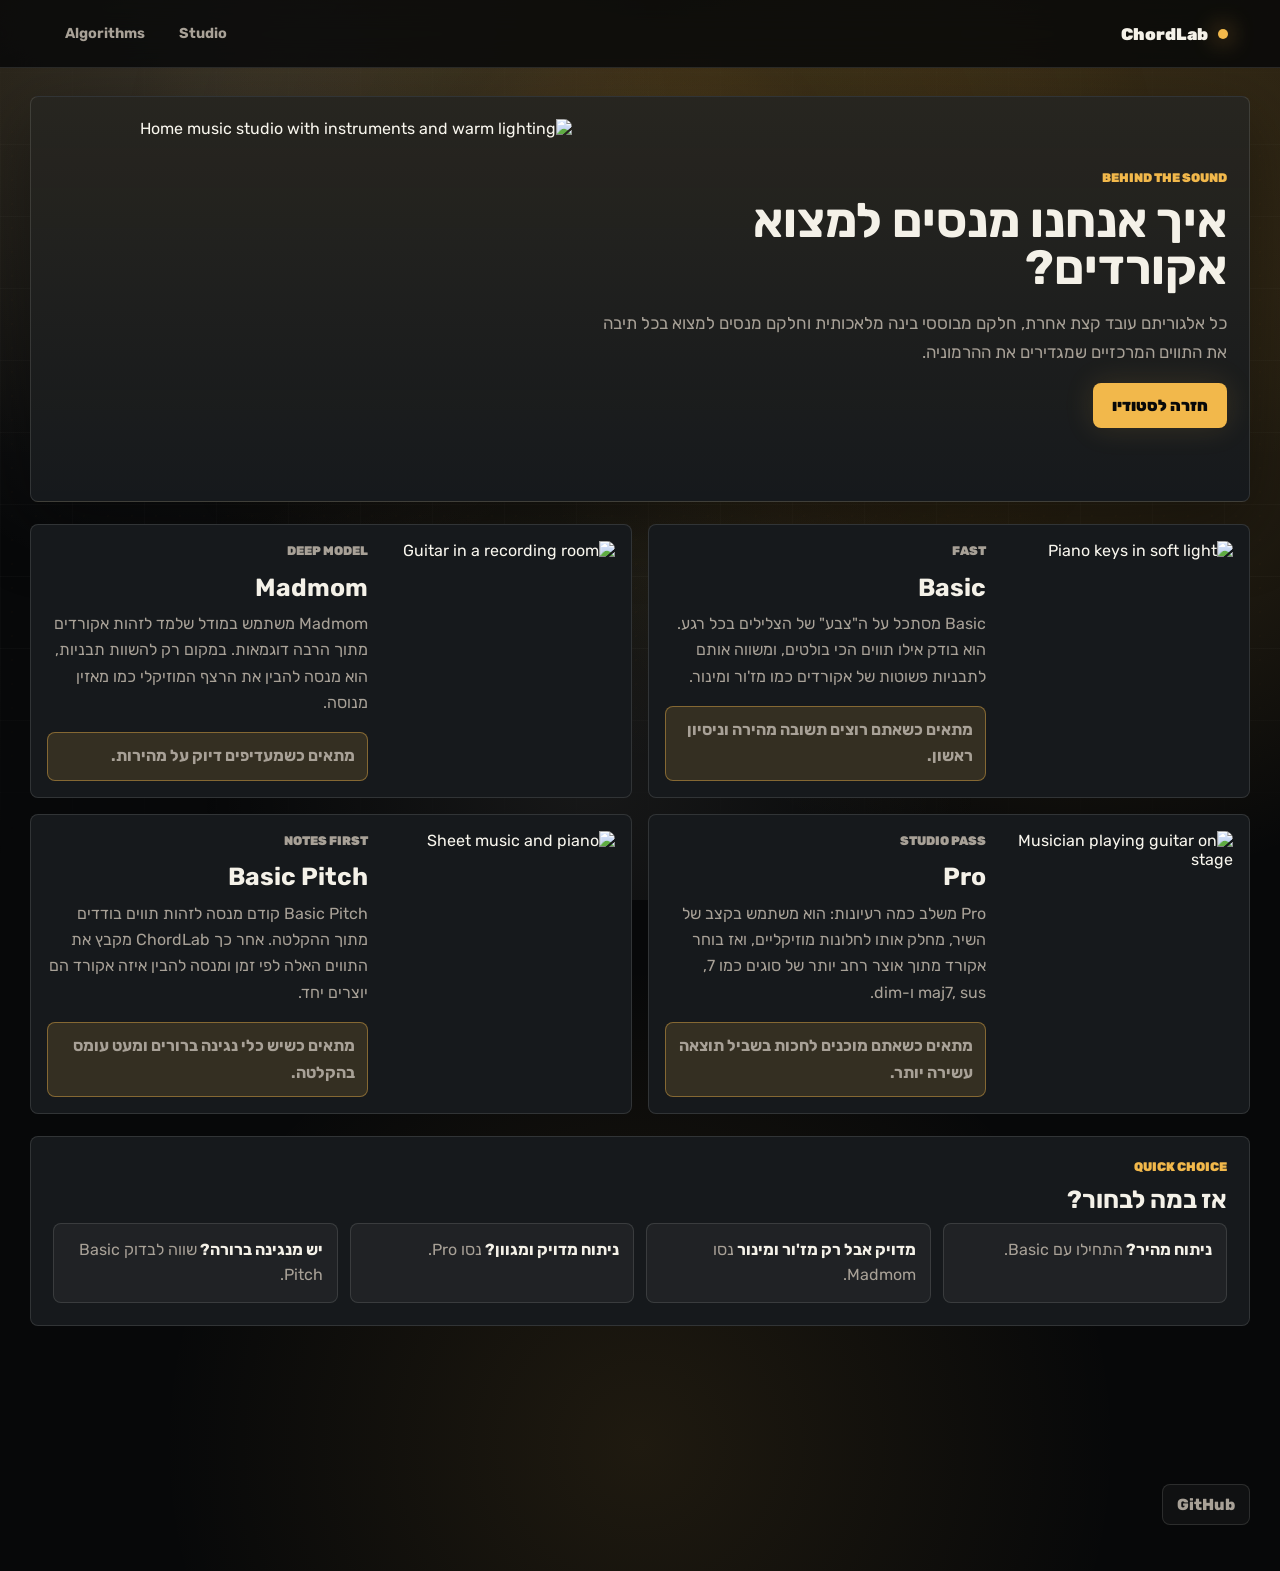
==== commit 34ec1d27: "Replace analysis card with video progress bar" ====
--- a/algorithms.html
+++ b/algorithms.html
@@ -16,7 +16,6 @@
         <nav aria-label="Main navigation">
           <a href="index.html#workspace">Studio</a>
           <a href="algorithms.html" aria-current="page">Algorithms</a>
-          <a href="index.html#flow">How it works</a>
         </nav>
       </header>
 
--- a/style.css
+++ b/style.css
@@ -191,15 +191,15 @@
   width: 100%;
   height: 100%;
   object-fit: cover;
-  opacity: 0.56;
-  filter: saturate(0.9) contrast(1.06) brightness(1.08);
+  opacity: 0.74;
+  filter: saturate(1.02) contrast(1.04) brightness(1.22);
 }
 
 .hero-shade {
   z-index: 1;
   background:
-    linear-gradient(90deg, rgba(7, 8, 9, 0.96), rgba(7, 8, 9, 0.72) 56%, rgba(7, 8, 9, 0.34)),
-    linear-gradient(180deg, rgba(242, 184, 75, 0.12), transparent 42%);
+    linear-gradient(90deg, rgba(7, 8, 9, 0.88), rgba(7, 8, 9, 0.58) 56%, rgba(7, 8, 9, 0.2)),
+    linear-gradient(180deg, rgba(242, 184, 75, 0.08), transparent 42%);
   pointer-events: none;
 }
 
@@ -210,8 +210,8 @@
 
 .hero-video-controls {
   position: absolute;
-  right: max(18px, calc((100vw - 1220px) / 2 + 18px));
-  bottom: 18px;
+  top: 24px;
+  left: 24px;
   z-index: 3;
   display: flex;
   gap: 10px;
@@ -220,82 +220,97 @@
 
 .hero-video-controls button {
   display: inline-grid;
-  width: 44px;
-  height: 44px;
+  width: 46px;
+  height: 46px;
   place-items: center;
   padding: 0;
-  border: 1px solid var(--accent-line);
-  border-radius: 8px;
+  border: 1px solid rgba(242, 184, 75, 0.58);
+  border-radius: 8px;
+  background: rgba(7, 8, 9, 0.54);
+  color: var(--accent);
+  font-size: 0.82rem;
+  font-weight: 900;
+  backdrop-filter: blur(12px);
+  cursor: pointer;
+  box-shadow: 0 10px 32px rgba(0, 0, 0, 0.26), inset 0 1px 0 rgba(244, 241, 232, 0.12);
+  transition: transform 160ms ease, background 160ms ease, color 160ms ease, box-shadow 160ms ease;
+}
+
+.hero-video-controls button:hover {
+  transform: translateY(-1px);
   background: rgba(242, 184, 75, 0.92);
   color: #090909;
-  font-size: 0.82rem;
-  font-weight: 900;
-  cursor: pointer;
-  box-shadow: 0 0 28px rgba(242, 184, 75, 0.24);
-  transition: transform 160ms ease, filter 160ms ease, box-shadow 160ms ease;
-}
-
-.hero-video-controls button:hover {
-  transform: translateY(-1px);
-  filter: brightness(1.06);
-  box-shadow: 0 0 38px rgba(242, 184, 75, 0.34);
+  box-shadow: 0 0 36px rgba(242, 184, 75, 0.34), inset 0 1px 0 rgba(244, 241, 232, 0.22);
 }
 
 .hero-video-play-icon {
-  width: 16px;
-  height: 18px;
-  background:
-    linear-gradient(90deg, currentColor 0 35%, transparent 35% 65%, currentColor 65% 100%);
-}
-
-.hero-video-play-icon.is-paused {
-  width: 0;
-  height: 0;
-  margin-inline-start: 3px;
-  border-block: 10px solid transparent;
-  border-inline-start: 15px solid currentColor;
-  background: transparent;
+  display: block;
+  width: 24px;
+  height: 24px;
+}
+
+.hero-video-play-icon svg {
+  display: block;
+  width: 100%;
+  height: 100%;
+}
+
+.play-shape,
+.pause-shape {
+  fill: currentColor;
+}
+
+.play-shape {
+  opacity: 0;
+}
+
+.pause-shape {
+  opacity: 1;
+}
+
+.hero-video-play-icon.is-paused .play-shape {
+  opacity: 1;
+}
+
+.hero-video-play-icon.is-paused .pause-shape {
+  opacity: 0;
 }
 
 .hero-video-sound-icon {
-  position: relative;
-  width: 22px;
-  height: 18px;
-}
-
-.hero-video-sound-icon::before {
-  position: absolute;
-  inset-block: 5px;
-  inset-inline-start: 0;
-  width: 7px;
-  border-radius: 2px;
-  background: currentColor;
-  content: "";
-}
-
-.hero-video-sound-icon::after {
-  position: absolute;
-  inset-block-start: 2px;
-  inset-inline-start: 8px;
-  width: 11px;
-  height: 11px;
-  border: 3px solid currentColor;
-  border-inline-start: 0;
-  border-block-start-color: transparent;
-  border-block-end-color: transparent;
-  border-radius: 50%;
-  content: "";
-}
-
-.hero-video-sound-icon.is-muted::after {
-  inset-block-start: 8px;
-  inset-inline-start: 9px;
-  width: 14px;
-  height: 3px;
-  border: 0;
-  border-radius: 999px;
-  background: currentColor;
-  transform: rotate(-42deg);
+  display: block;
+  width: 24px;
+  height: 24px;
+}
+
+.hero-video-sound-icon svg {
+  display: block;
+  width: 100%;
+  height: 100%;
+}
+
+.sound-speaker {
+  fill: currentColor;
+}
+
+.sound-wave,
+.sound-slash {
+  fill: none;
+  stroke: currentColor;
+  stroke-linecap: round;
+  stroke-linejoin: round;
+  stroke-width: 2.2;
+}
+
+.sound-slash {
+  opacity: 0;
+}
+
+.hero-video-sound-icon.is-muted .sound-wave {
+  opacity: 0;
+}
+
+.hero-video-sound-icon.is-muted .sound-slash {
+  opacity: 1;
 }
 
 .eyebrow,
@@ -358,16 +373,12 @@
   box-shadow: 0 0 42px rgba(242, 184, 75, 0.26);
 }
 
-.workspace,
-.next-section,
-.flow-section {
+.workspace {
   margin-top: 24px;
 }
 
 .hero,
-.workspace,
-.next-section,
-.flow-section {
+.workspace {
   scroll-margin-top: 86px;
 }
 
@@ -381,22 +392,22 @@
 
 .studio-workspace-grid {
   display: grid;
-  grid-template-columns: minmax(0, 1fr) minmax(0, 1fr);
+  grid-template-columns: minmax(230px, 268px) minmax(0, 1fr);
   grid-template-areas:
-    "monitor monitor"
-    "controls controls"
-    "timeline timeline";
-  gap: 14px;
+    "controls monitor";
+  gap: 18px;
   align-items: stretch;
+  direction: ltr;
 }
 
 .control-panel {
   grid-area: controls;
   display: grid;
-  grid-template-columns: repeat(2, minmax(0, 1fr));
-  gap: 14px;
+  grid-template-columns: 1fr;
+  gap: 16px;
   min-width: 0;
   align-content: start;
+  direction: rtl;
 }
 
 .upload-card,
@@ -404,7 +415,6 @@
 .main-chord-display,
 .lyrics-panel,
 .timeline-panel,
-.next-section,
 .flow-section {
   border: 1px solid var(--line);
   border-radius: 8px;
@@ -538,14 +548,24 @@
   box-shadow: 0 0 0 3px var(--accent-soft);
 }
 
+.analysis-sound-button {
+  flex: 0 0 auto;
+  width: 44px;
+  height: 44px;
+  box-shadow: 0 0 22px rgba(242, 184, 75, 0.18);
+}
+
 .main-chord-display {
+  position: relative;
   grid-area: monitor;
   display: flex;
   min-width: 0;
-  min-height: 300px;
+  min-height: 544px;
   flex-direction: column;
-  justify-content: center;
-  padding: 22px;
+  justify-content: flex-start;
+  overflow: hidden;
+  padding: 30px;
+  direction: rtl;
   background:
     radial-gradient(circle at 50% 0%, rgba(242, 184, 75, 0.16), transparent 22rem),
     linear-gradient(180deg, rgba(244, 241, 232, 0.055), rgba(244, 241, 232, 0.016)),
@@ -563,7 +583,7 @@
     0 26px 80px rgba(0, 0, 0, 0.46);
 }
 
-.main-chord-display h2 {
+#currentChord {
   margin: 0 0 12px;
   color: var(--text);
   font-size: 5.7rem;
@@ -575,136 +595,119 @@
 
 #currentRange {
   min-height: 1.4em;
-  margin-bottom: 26px;
+  margin-bottom: 22px;
   color: var(--muted);
   font-size: 1rem;
+  text-align: center;
+}
+
+#currentChordLabel,
+#currentChord {
+  text-align: center;
 }
 
 .analysis-animation {
-  width: min(360px, 100%);
-  margin: 4px 0 26px;
-  padding: 18px;
-  border: 1px solid var(--accent-line);
-  border-radius: 8px;
-  background:
-    linear-gradient(180deg, rgba(242, 184, 75, 0.1), transparent),
-    rgba(0, 0, 0, 0.2);
-  box-shadow: inset 0 0 34px rgba(242, 184, 75, 0.08), 0 0 38px rgba(242, 184, 75, 0.12);
+  position: absolute;
+  inset: 0;
+  z-index: 6;
+  display: flex;
+  align-items: flex-end;
+  padding: 24px;
+  background: rgba(5, 7, 8, 0.3);
+  isolation: isolate;
 }
 
 .analysis-animation[hidden] {
   display: none;
 }
 
-.studio-strings {
-  display: grid;
-  gap: 7px;
-  margin-bottom: 18px;
-}
-
-.studio-strings span {
+.analysis-video,
+.analysis-shade {
+  position: absolute;
+  inset: 0;
+}
+
+.analysis-video {
+  z-index: -3;
+  width: 100%;
+  height: 100%;
+  object-fit: cover;
+  opacity: 0.96;
+  filter: saturate(0.92) contrast(1.04) brightness(0.86);
+}
+
+.analysis-shade {
+  z-index: -2;
+  background:
+    linear-gradient(180deg, rgba(7, 8, 9, 0.1), rgba(7, 8, 9, 0.76)),
+    radial-gradient(circle at 50% 28%, rgba(242, 184, 75, 0.22), transparent 32rem);
+}
+
+.analysis-progress-shell {
+  position: relative;
+  width: min(520px, 100%);
+  margin-inline: auto;
+  padding: 16px 18px 18px;
+  border: 1px solid rgba(242, 184, 75, 0.28);
+  border-radius: 8px;
+  background: rgba(7, 8, 9, 0.4);
+  box-shadow: 0 18px 42px rgba(0, 0, 0, 0.24);
+  backdrop-filter: blur(10px);
+}
+
+.analysis-kicker {
+  margin-bottom: 10px;
+  color: var(--accent);
+  font-size: 0.82rem;
+  font-weight: 900;
+  text-transform: uppercase;
+}
+
+.analysis-progress-head {
+  display: flex;
+  align-items: center;
+  justify-content: space-between;
+  gap: 12px;
+  margin-bottom: 12px;
+}
+
+#analysisProgressLabel {
+  margin-bottom: 0;
+  color: var(--text);
+  font-size: 0.92rem;
+  font-weight: 900;
+  text-transform: uppercase;
+}
+
+.analysis-progress-track {
   display: block;
-  height: 2px;
+  width: 100%;
+  height: 24px;
+  overflow: hidden;
+  border: 1px solid rgba(244, 241, 232, 0.38);
   border-radius: 999px;
-  background: linear-gradient(90deg, transparent, var(--accent), transparent);
-  opacity: 0.42;
-  transform-origin: center;
-  animation: string-vibrate 720ms ease-in-out infinite;
-}
-
-.studio-strings span:nth-child(2) {
-  animation-delay: 80ms;
-}
-
-.studio-strings span:nth-child(3) {
-  animation-delay: 160ms;
-}
-
-.studio-strings span:nth-child(4) {
-  animation-delay: 240ms;
-}
-
-.studio-strings span:nth-child(5) {
-  animation-delay: 320ms;
-}
-
-.studio-strings span:nth-child(6) {
-  animation-delay: 400ms;
-}
-
-.piano-loader {
-  display: grid;
-  height: 74px;
-  grid-template-columns: repeat(8, 1fr);
-  gap: 5px;
-  align-items: end;
-  direction: ltr;
-}
-
-.piano-loader span {
+  background: rgba(7, 8, 9, 0.86);
+  box-shadow: inset 0 0 0 1px rgba(255, 255, 255, 0.04);
+}
+
+#analysisProgressFill {
   display: block;
-  height: 42px;
-  border: 1px solid rgba(242, 184, 75, 0.22);
-  border-radius: 0 0 6px 6px;
-  background: linear-gradient(180deg, rgba(244, 241, 232, 0.94), rgba(244, 241, 232, 0.7));
-  box-shadow: 0 10px 24px rgba(0, 0, 0, 0.22);
-  animation: piano-key 960ms ease-in-out infinite;
-}
-
-.piano-loader span:nth-child(2) {
-  animation-delay: 80ms;
-}
-
-.piano-loader span:nth-child(3) {
-  animation-delay: 160ms;
-}
-
-.piano-loader span:nth-child(4) {
-  animation-delay: 240ms;
-}
-
-.piano-loader span:nth-child(5) {
-  animation-delay: 320ms;
-}
-
-.piano-loader span:nth-child(6) {
-  animation-delay: 400ms;
-}
-
-.piano-loader span:nth-child(7) {
-  animation-delay: 480ms;
-}
-
-.piano-loader span:nth-child(8) {
-  animation-delay: 560ms;
-}
-
-@keyframes string-vibrate {
-  0%,
-  100% {
-    opacity: 0.32;
-    transform: scaleX(0.96) translateY(0);
-  }
-
-  50% {
-    opacity: 0.85;
-    transform: scaleX(1.02) translateY(-1px);
-  }
-}
-
-@keyframes piano-key {
-  0%,
-  100% {
-    height: 42px;
-    filter: brightness(0.92);
-    transform: translateY(0);
-  }
-
-  45% {
-    height: 64px;
-    filter: brightness(1.12);
-    transform: translateY(-2px);
-  }
+  width: 0%;
+  height: 100%;
+  border-radius: inherit;
+  background: linear-gradient(90deg, #f2b84b, #ffcf72);
+  box-shadow: 0 0 26px rgba(242, 184, 75, 0.32);
+  transition: width 240ms ease;
+}
+
+.main-chord-display.is-analyzing > :not(.analysis-animation) {
+  opacity: 0.08;
+  pointer-events: none;
+  transition: opacity 160ms ease;
+}
+
+.main-chord-display.is-analyzing .analysis-animation {
+  pointer-events: auto;
 }
 
 audio {
@@ -717,7 +720,7 @@
   gap: 14px;
   align-items: center;
   width: 100%;
-  margin-top: 0;
+  margin-top: 18px;
   padding: 12px;
   border: 1px solid var(--line);
   border-radius: 8px;
@@ -892,11 +895,16 @@
 }
 
 .timeline-panel {
-  grid-area: timeline;
+  width: 100%;
+  margin-top: auto;
   padding: 14px;
   background:
     linear-gradient(180deg, rgba(244, 241, 232, 0.045), rgba(244, 241, 232, 0.012)),
     rgba(10, 12, 14, 0.62);
+}
+
+.main-chord-display .timeline-panel {
+  direction: rtl;
 }
 
 .timeline {
@@ -917,6 +925,7 @@
     ),
     #0b0d0f;
   scrollbar-color: var(--accent) rgba(255, 255, 255, 0.08);
+  direction: ltr;
 }
 
 .segment {
@@ -964,18 +973,6 @@
   text-align: right;
 }
 
-.next-section,
-.flow-section {
-  padding: 22px;
-}
-
-.up-next {
-  display: grid;
-  grid-template-columns: repeat(auto-fit, minmax(130px, 1fr));
-  gap: 12px;
-}
-
-.next-card,
 .flow-grid article {
   min-height: 84px;
   padding: 16px;
@@ -984,51 +981,6 @@
   background: rgba(255, 255, 255, 0.045);
 }
 
-.next-card strong {
-  display: block;
-  margin-bottom: 5px;
-  color: var(--text);
-  font-size: 1.45rem;
-}
-
-.next-card span {
-  display: inline-block;
-  color: var(--muted);
-  font-size: 0.88rem;
-  direction: ltr;
-}
-
-.flow-section {
-  margin-bottom: 52px;
-}
-
-.flow-grid {
-  display: grid;
-  grid-template-columns: repeat(3, 1fr);
-  gap: 14px;
-  margin-top: 18px;
-}
-
-.flow-grid article span {
-  display: inline-flex;
-  width: 34px;
-  height: 34px;
-  align-items: center;
-  justify-content: center;
-  margin-bottom: 14px;
-  border: 1px solid var(--accent-line);
-  border-radius: 8px;
-  background: var(--accent-soft);
-  color: var(--accent);
-  font-weight: 900;
-}
-
-.flow-grid p {
-  margin-bottom: 0;
-  color: var(--muted);
-  line-height: 1.55;
-}
-
 @media (min-width: 861px) {
   main#top {
     width: 100%;
@@ -1036,9 +988,7 @@
   }
 
   main#top > .hero,
-  main#top > .workspace,
-  main#top > .next-section,
-  main#top > .flow-section {
+  main#top > .workspace {
     position: sticky;
     isolation: isolate;
     top: 0;
@@ -1057,8 +1007,10 @@
     z-index: 2;
     display: flex;
     flex-direction: column;
-    justify-content: center;
+    justify-content: flex-start;
     gap: 14px;
+    min-height: 142vh;
+    padding-bottom: 460px;
   }
 
   main#top > .workspace > .section-kicker {
@@ -1067,21 +1019,7 @@
 
   main#top > .workspace .studio-workspace-grid {
     flex: 0 1 auto;
-    max-height: calc(100vh - 156px);
-  }
-
-  main#top > .next-section {
-    z-index: 3;
-    display: flex;
-    flex-direction: column;
-    justify-content: center;
-  }
-
-  main#top > .flow-section {
-    z-index: 4;
-    display: flex;
-    flex-direction: column;
-    justify-content: center;
+    max-height: none;
   }
 
   .hero-copy {
@@ -1092,21 +1030,15 @@
   }
 
   .hero-copy,
-  main#top > .workspace,
-  main#top > .next-section,
-  main#top > .flow-section {
+  main#top > .workspace {
     overflow: hidden;
   }
 
-  main#top > .workspace,
-  main#top > .next-section,
-  main#top > .flow-section {
+  main#top > .workspace {
     background: transparent;
   }
 
-  main#top > .workspace::before,
-  main#top > .next-section::before,
-  main#top > .flow-section::before {
+  main#top > .workspace::before {
     position: absolute;
     inset: 0;
     z-index: -1;
@@ -1243,7 +1175,7 @@
   position: relative;
   z-index: 1;
   width: min(1220px, calc(100% - 32px));
-  margin: 0 auto 28px;
+  margin: 140px auto 28px;
   padding: 18px 0;
   color: var(--muted);
 }
@@ -1273,32 +1205,31 @@
 
 @media (max-width: 1120px) {
   .studio-workspace-grid {
-    grid-template-columns: minmax(0, 1fr) minmax(0, 1fr);
+    grid-template-columns: minmax(210px, 246px) minmax(0, 1fr);
   }
 
   .main-chord-display {
-    padding: 20px;
-  }
-
-  .main-chord-display h2 {
+    padding: 24px;
+  }
+
+  #currentChord {
     font-size: 5rem;
   }
 }
 
 @media (max-width: 980px) {
   .studio-workspace-grid {
-    grid-template-columns: 1fr 1fr;
+    grid-template-columns: 1fr;
     grid-template-areas:
-      "monitor monitor"
-      "controls controls"
-      "timeline timeline";
+      "monitor"
+      "controls";
   }
 
   .main-chord-display {
     min-height: 340px;
   }
 
-  .main-chord-display h2 {
+  #currentChord {
     font-size: 4.8rem;
   }
 
@@ -1349,6 +1280,17 @@
     padding: 54px 18px;
   }
 
+  .hero-video-controls {
+    top: 14px;
+    left: 14px;
+    gap: 8px;
+  }
+
+  .hero-video-controls button {
+    width: 44px;
+    height: 44px;
+  }
+
   h1 {
     font-size: 2.45rem;
   }
@@ -1361,26 +1303,26 @@
     grid-template-columns: 1fr;
     grid-template-areas:
       "monitor"
-      "controls"
-      "timeline";
+      "controls";
   }
 
   .control-panel {
     grid-template-columns: 1fr;
   }
 
-  .main-chord-display,
-  .timeline-panel,
-  .next-section,
-  .flow-section {
+  .main-chord-display {
     padding: 16px;
+  }
+
+  .timeline-panel {
+    padding: 14px;
   }
 
   .main-chord-display {
     min-height: 300px;
   }
 
-  .main-chord-display h2 {
+  #currentChord {
     font-size: 4.2rem;
   }
 
@@ -1404,10 +1346,6 @@
 
   .section-heading p {
     margin-top: 8px;
-  }
-
-  .flow-grid {
-    grid-template-columns: 1fr;
   }
 
   .algorithm-hero,
@@ -1440,14 +1378,20 @@
   }
 
   .hero-video-controls {
-    right: 14px;
-    left: 14px;
-    bottom: 14px;
+    top: 12px;
+    left: 12px;
   }
 
   .hero-video-controls button {
-    flex: 1;
-    width: auto;
+    flex: 0 0 42px;
+    width: 42px;
+    height: 42px;
+  }
+
+  .hero-video-play-icon,
+  .hero-video-sound-icon {
+    width: 22px;
+    height: 22px;
   }
 
   .primary-link,
@@ -1456,7 +1400,7 @@
     width: 100%;
   }
 
-  .main-chord-display h2 {
+  #currentChord {
     font-size: 3.4rem;
   }
 
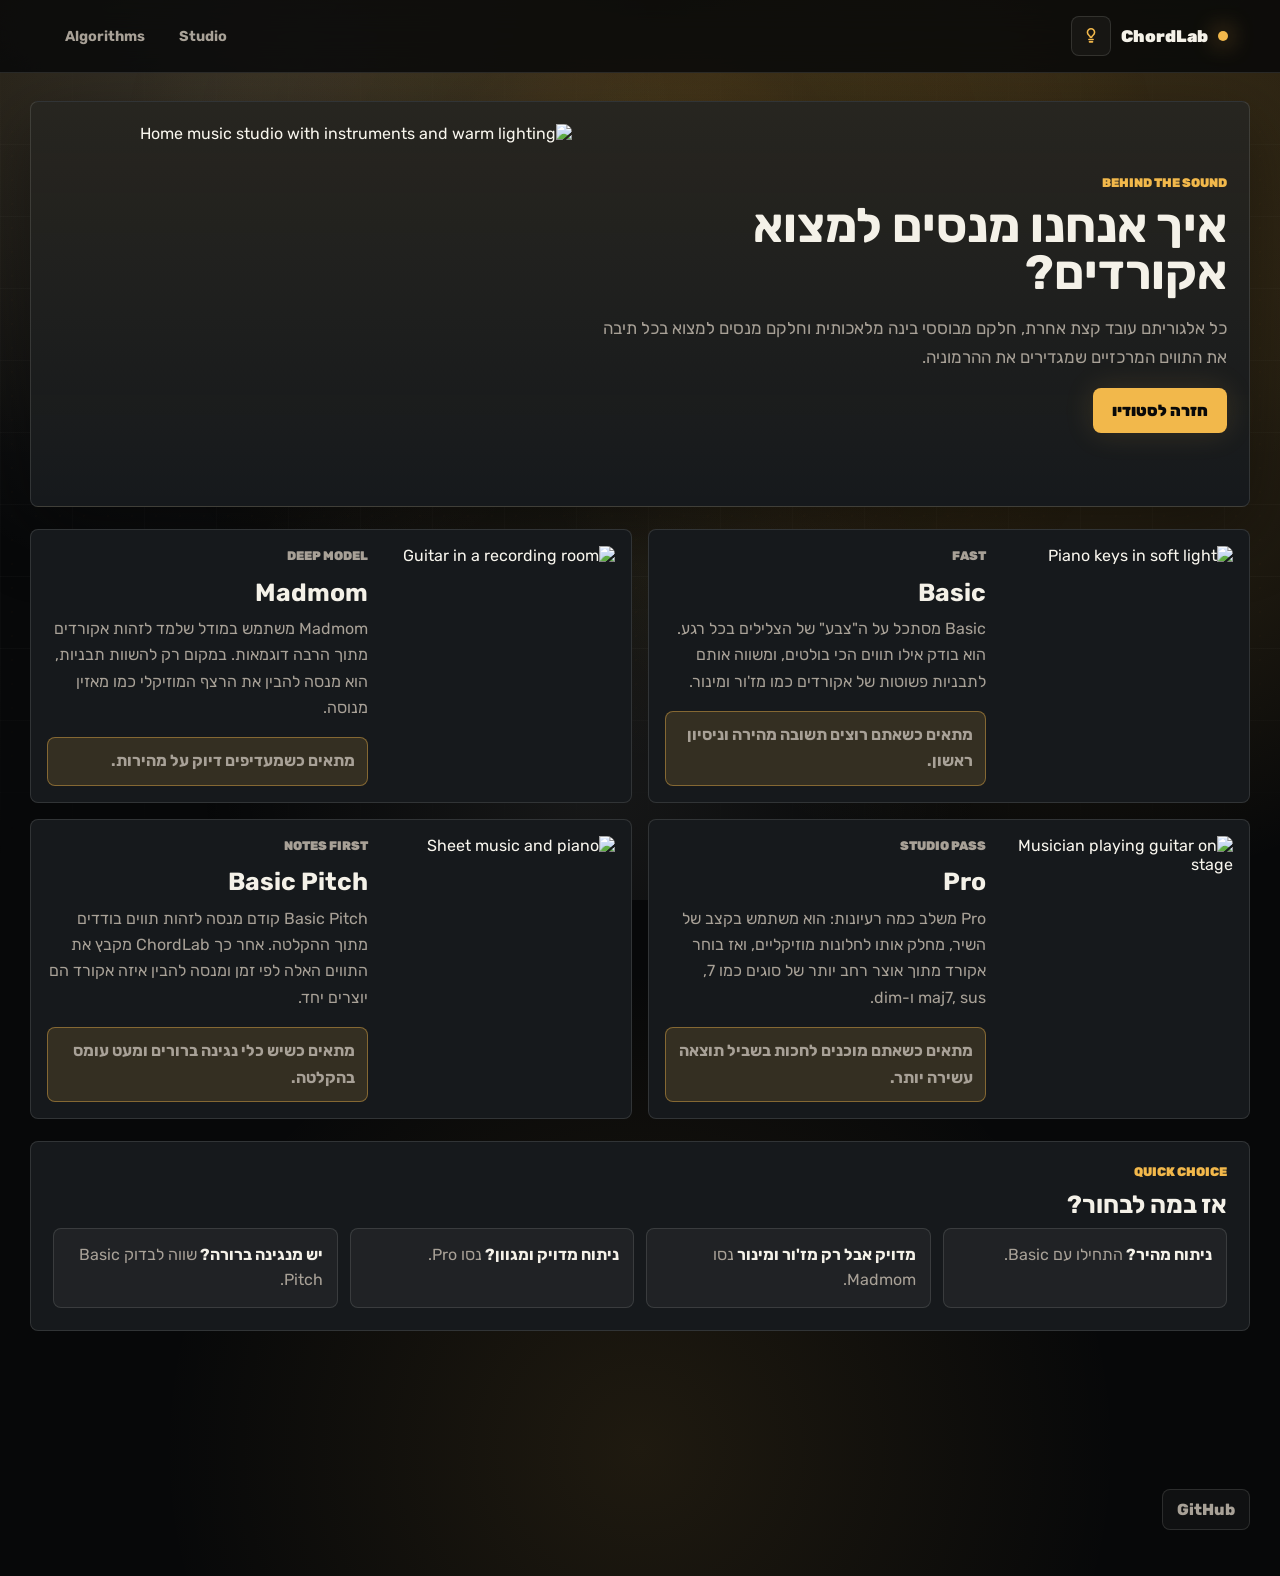
==== commit ead97994: "Add light theme toggle" ====
--- a/algorithms.html
+++ b/algorithms.html
@@ -4,6 +4,12 @@
     <meta charset="utf-8">
     <meta name="viewport" content="width=device-width, initial-scale=1">
     <title>How ChordLab Detects Chords</title>
+    <script>
+      const savedTheme = localStorage.getItem("chordlab-theme");
+      if (savedTheme === "light") {
+        document.documentElement.dataset.theme = "light";
+      }
+    </script>
     <link rel="preconnect" href="https://fonts.googleapis.com">
     <link rel="preconnect" href="https://fonts.gstatic.com" crossorigin>
     <link href="https://fonts.googleapis.com/css2?family=Rubik:wght@400;500;700;800;900&display=swap" rel="stylesheet">
@@ -12,7 +18,18 @@
   <body>
     <div class="studio-layout info-page">
       <header class="top-bar site-header">
-        <a class="brand" href="index.html#top">ChordLab</a>
+        <div class="header-brand">
+          <a class="brand" href="index.html#top">ChordLab</a>
+          <button id="themeToggle" class="theme-toggle" type="button" aria-label="Switch to light mode" aria-pressed="false">
+            <span class="theme-toggle-icon" aria-hidden="true">
+              <svg viewBox="0 0 24 24" focusable="false">
+                <path d="M12 3.2a4.3 4.3 0 0 1 4.3 4.3c0 1.5-.8 2.7-1.8 3.6-.9.8-1.6 1.5-1.8 2.4h-1.4c-.2-.9-.9-1.6-1.8-2.4-1-.9-1.8-2.1-1.8-3.6A4.3 4.3 0 0 1 12 3.2Z"></path>
+                <path d="M9.5 16.2h5"></path>
+                <path d="M10.1 19h3.8"></path>
+              </svg>
+            </span>
+          </button>
+        </div>
         <nav aria-label="Main navigation">
           <a href="index.html#workspace">Studio</a>
           <a href="algorithms.html" aria-current="page">Algorithms</a>
@@ -119,5 +136,26 @@
         <span>GitHub</span>
       </a>
     </footer>
+    <script>
+      (() => {
+        const themeToggle = document.querySelector("#themeToggle");
+        if (!themeToggle) return;
+
+        const applyTheme = (theme) => {
+          document.documentElement.dataset.theme = theme;
+          const isLight = theme === "light";
+          themeToggle.setAttribute("aria-pressed", String(isLight));
+          themeToggle.setAttribute("aria-label", isLight ? "Switch to dark mode" : "Switch to light mode");
+        };
+
+        applyTheme(document.documentElement.dataset.theme === "light" ? "light" : "dark");
+
+        themeToggle.addEventListener("click", () => {
+          const nextTheme = document.documentElement.dataset.theme === "light" ? "dark" : "light";
+          localStorage.setItem("chordlab-theme", nextTheme);
+          applyTheme(nextTheme);
+        });
+      })();
+    </script>
   </body>
 </html>
--- a/style.css
+++ b/style.css
@@ -16,6 +16,22 @@
   --cursor-y: 24vh;
 }
 
+:root[data-theme="light"] {
+  --bg: #f5f1e8;
+  --panel: #fffaf0;
+  --panel-2: #fffdf7;
+  --panel-3: #f3ecdf;
+  --text: #161413;
+  --muted: #6f655c;
+  --soft: #91857a;
+  --line: rgba(22, 20, 19, 0.12);
+  --line-strong: rgba(22, 20, 19, 0.2);
+  --accent: #f2b84b;
+  --accent-soft: rgba(242, 184, 75, 0.18);
+  --accent-line: rgba(242, 184, 75, 0.5);
+  --shadow: 0 24px 70px rgba(112, 84, 36, 0.12);
+}
+
 * {
   box-sizing: border-box;
 }
@@ -36,6 +52,15 @@
     var(--bg);
   color: var(--text);
   font-family: "Rubik", Arial, "Noto Sans Hebrew", sans-serif;
+}
+
+:root[data-theme="light"] body {
+  background:
+    radial-gradient(circle at 18% 10%, rgba(242, 184, 75, 0.14), transparent 28rem),
+    radial-gradient(circle at 84% 22%, rgba(255, 216, 133, 0.26), transparent 34rem),
+    radial-gradient(circle at 50% 92%, rgba(242, 184, 75, 0.14), transparent 30rem),
+    linear-gradient(180deg, rgba(242, 184, 75, 0.1), transparent 460px),
+    var(--bg);
 }
 
 body::before,
@@ -60,6 +85,17 @@
   transition: opacity 180ms ease;
 }
 
+:root[data-theme="light"] body::before {
+  background:
+    radial-gradient(
+      circle at var(--cursor-x) var(--cursor-y),
+      rgba(242, 184, 75, 0.2),
+      rgba(242, 184, 75, 0.08) 13rem,
+      transparent 34rem
+    ),
+    radial-gradient(circle at 46% 86%, rgba(255, 255, 255, 0.5), transparent 26rem);
+}
+
 body::after {
   background-image:
     linear-gradient(rgba(244, 241, 232, 0.04) 1px, transparent 1px),
@@ -69,6 +105,14 @@
   -webkit-mask-image: linear-gradient(180deg, transparent, #000 18%, #000 72%, transparent);
   mask-image: linear-gradient(180deg, transparent, #000 18%, #000 72%, transparent);
   opacity: 0.72;
+}
+
+:root[data-theme="light"] body::after {
+  background-image:
+    linear-gradient(rgba(22, 20, 19, 0.05) 1px, transparent 1px),
+    linear-gradient(90deg, rgba(22, 20, 19, 0.04) 1px, transparent 1px),
+    radial-gradient(circle at center, rgba(242, 184, 75, 0.12), transparent 1px);
+  opacity: 0.42;
 }
 
 body::selection {
@@ -115,6 +159,17 @@
   backdrop-filter: blur(16px);
 }
 
+:root[data-theme="light"] .site-header,
+:root[data-theme="light"] .top-bar {
+  background: rgba(255, 249, 239, 0.86);
+}
+
+.header-brand {
+  display: inline-flex;
+  align-items: center;
+  gap: 10px;
+}
+
 .brand {
   display: inline-flex;
   align-items: center;
@@ -133,6 +188,41 @@
   border-radius: 50%;
   background: var(--accent);
   box-shadow: 0 0 24px var(--accent);
+}
+
+.theme-toggle {
+  display: inline-grid;
+  width: 40px;
+  height: 40px;
+  place-items: center;
+  padding: 0;
+  border: 1px solid var(--line);
+  border-radius: 8px;
+  background: rgba(255, 255, 255, 0.04);
+  color: var(--accent);
+  cursor: pointer;
+  transition: border-color 160ms ease, background 160ms ease, transform 160ms ease, color 160ms ease;
+}
+
+.theme-toggle:hover {
+  transform: translateY(-1px);
+  border-color: var(--accent-line);
+  background: var(--accent-soft);
+}
+
+.theme-toggle-icon,
+.theme-toggle-icon svg {
+  display: block;
+  width: 20px;
+  height: 20px;
+}
+
+.theme-toggle-icon svg {
+  fill: none;
+  stroke: currentColor;
+  stroke-linecap: round;
+  stroke-linejoin: round;
+  stroke-width: 1.9;
 }
 
 nav {
@@ -180,6 +270,10 @@
   background: #0a0b0c;
 }
 
+:root[data-theme="light"] .hero-copy {
+  background: #f3ecdf;
+}
+
 .hero-video,
 .hero-shade {
   position: absolute;
@@ -201,6 +295,12 @@
     linear-gradient(90deg, rgba(7, 8, 9, 0.88), rgba(7, 8, 9, 0.58) 56%, rgba(7, 8, 9, 0.2)),
     linear-gradient(180deg, rgba(242, 184, 75, 0.08), transparent 42%);
   pointer-events: none;
+}
+
+:root[data-theme="light"] .hero-shade {
+  background:
+    linear-gradient(90deg, rgba(245, 241, 232, 0.92), rgba(245, 241, 232, 0.58) 56%, rgba(245, 241, 232, 0.18)),
+    linear-gradient(180deg, rgba(242, 184, 75, 0.08), transparent 42%);
 }
 
 .hero-copy > :not(.hero-video):not(.hero-shade) {
@@ -423,6 +523,21 @@
     rgba(14, 16, 18, 0.64);
   box-shadow: 0 18px 42px rgba(0, 0, 0, 0.18);
   backdrop-filter: blur(18px);
+}
+
+:root[data-theme="light"] .upload-card,
+:root[data-theme="light"] .algorithm-selector,
+:root[data-theme="light"] .main-chord-display,
+:root[data-theme="light"] .lyrics-panel,
+:root[data-theme="light"] .timeline-panel,
+:root[data-theme="light"] .flow-section,
+:root[data-theme="light"] .algorithm-hero,
+:root[data-theme="light"] .algorithm-card,
+:root[data-theme="light"] .algorithm-summary {
+  background:
+    linear-gradient(180deg, rgba(255, 255, 255, 0.9), rgba(255, 253, 247, 0.82)),
+    rgba(255, 251, 242, 0.92);
+  box-shadow: 0 18px 42px rgba(112, 84, 36, 0.12);
 }
 
 .upload-card,
@@ -575,6 +690,13 @@
     0 26px 80px rgba(0, 0, 0, 0.34);
 }
 
+:root[data-theme="light"] .main-chord-display {
+  background:
+    radial-gradient(circle at 50% 0%, rgba(242, 184, 75, 0.18), transparent 22rem),
+    linear-gradient(180deg, rgba(255, 255, 255, 0.92), rgba(255, 249, 239, 0.84)),
+    rgba(255, 248, 238, 0.96);
+}
+
 .main-chord-display.is-analyzing {
   border-color: var(--accent-line);
   box-shadow:
@@ -926,6 +1048,18 @@
     #0b0d0f;
   scrollbar-color: var(--accent) rgba(255, 255, 255, 0.08);
   direction: ltr;
+}
+
+:root[data-theme="light"] .timeline {
+  background:
+    repeating-linear-gradient(
+      90deg,
+      rgba(22, 20, 19, 0.06) 0,
+      rgba(22, 20, 19, 0.06) 1px,
+      transparent 1px,
+      transparent 72px
+    ),
+    #fffaf2;
 }
 
 .segment {
@@ -945,6 +1079,10 @@
   transition: background 140ms ease, color 140ms ease, box-shadow 140ms ease;
 }
 
+:root[data-theme="light"] .segment {
+  background: rgba(22, 20, 19, 0.035);
+}
+
 .segment:first-child {
   border-inline-start: 0;
 }
@@ -1194,6 +1332,11 @@
   transition: border-color 160ms ease, color 160ms ease;
 }
 
+:root[data-theme="light"] .github-link,
+:root[data-theme="light"] .theme-toggle {
+  background: rgba(22, 20, 19, 0.03);
+}
+
 .github-link:hover {
   border-color: var(--accent-line);
   color: var(--text);
